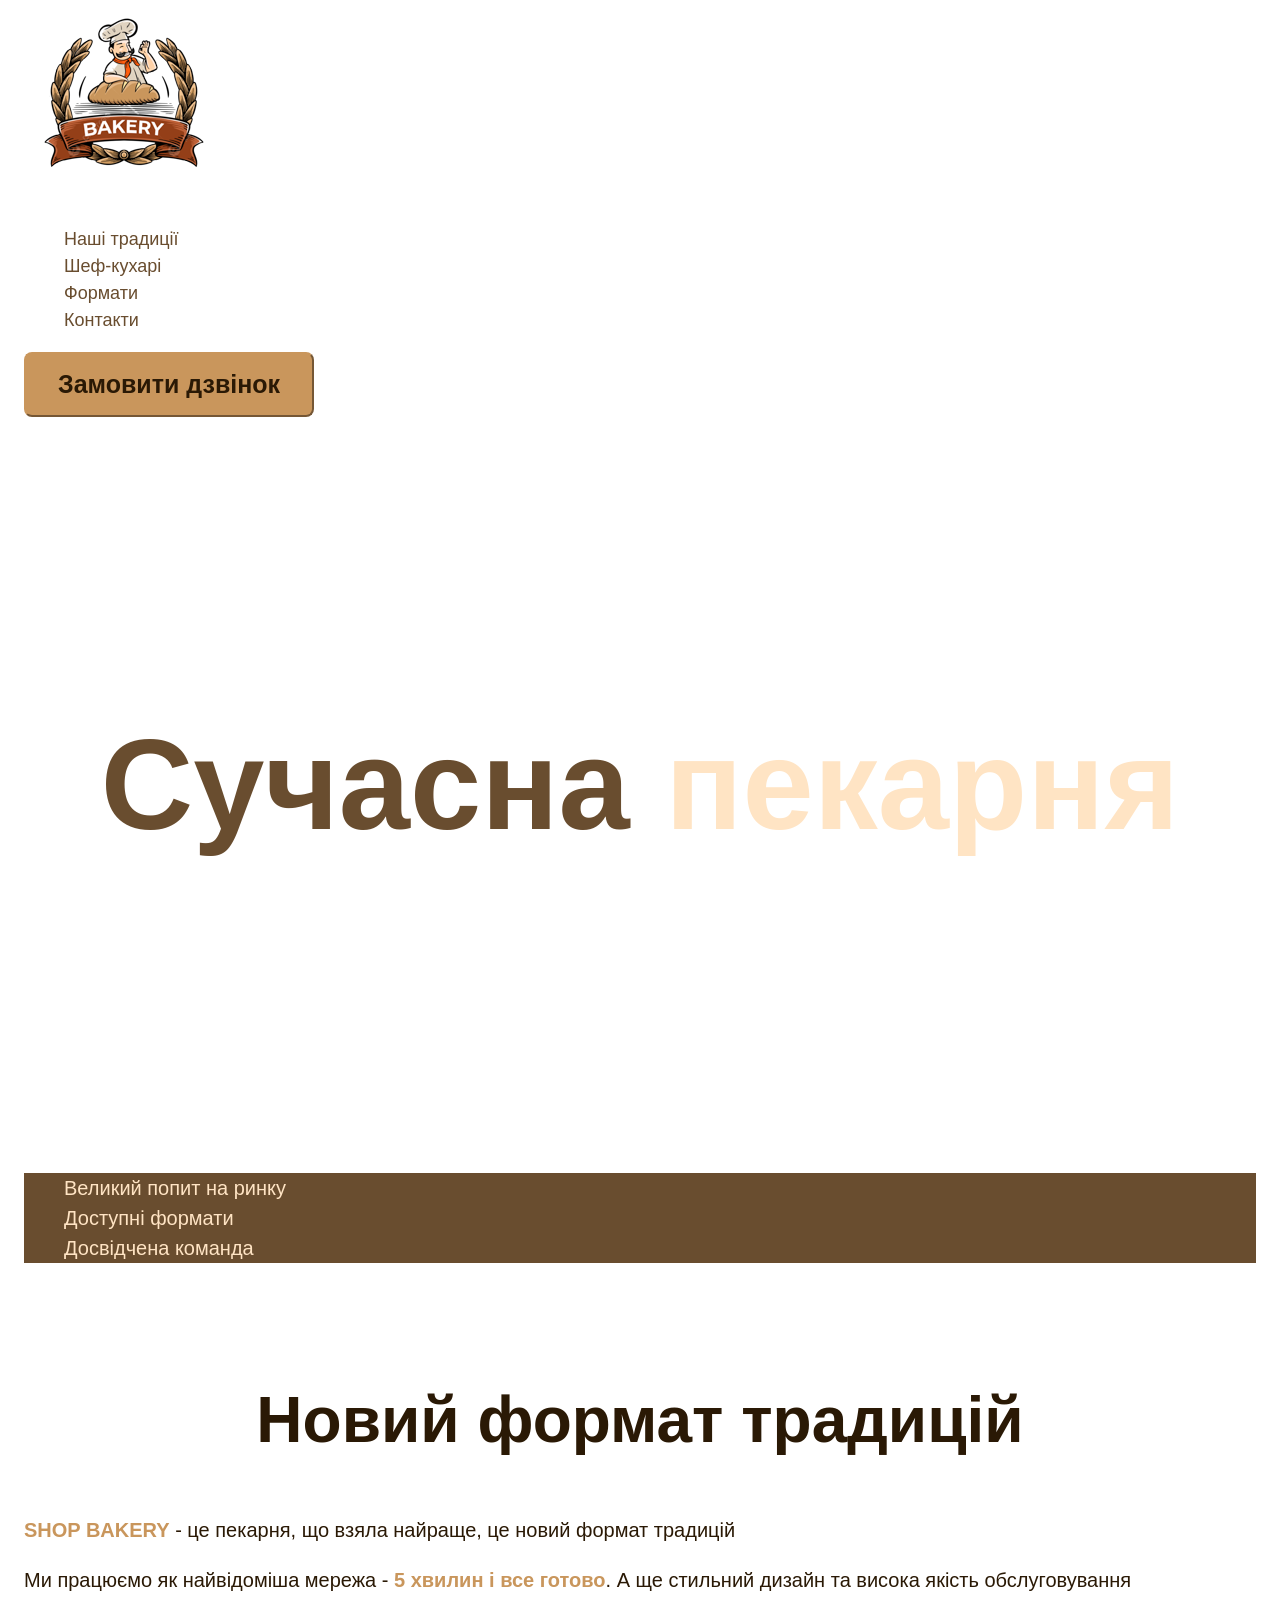
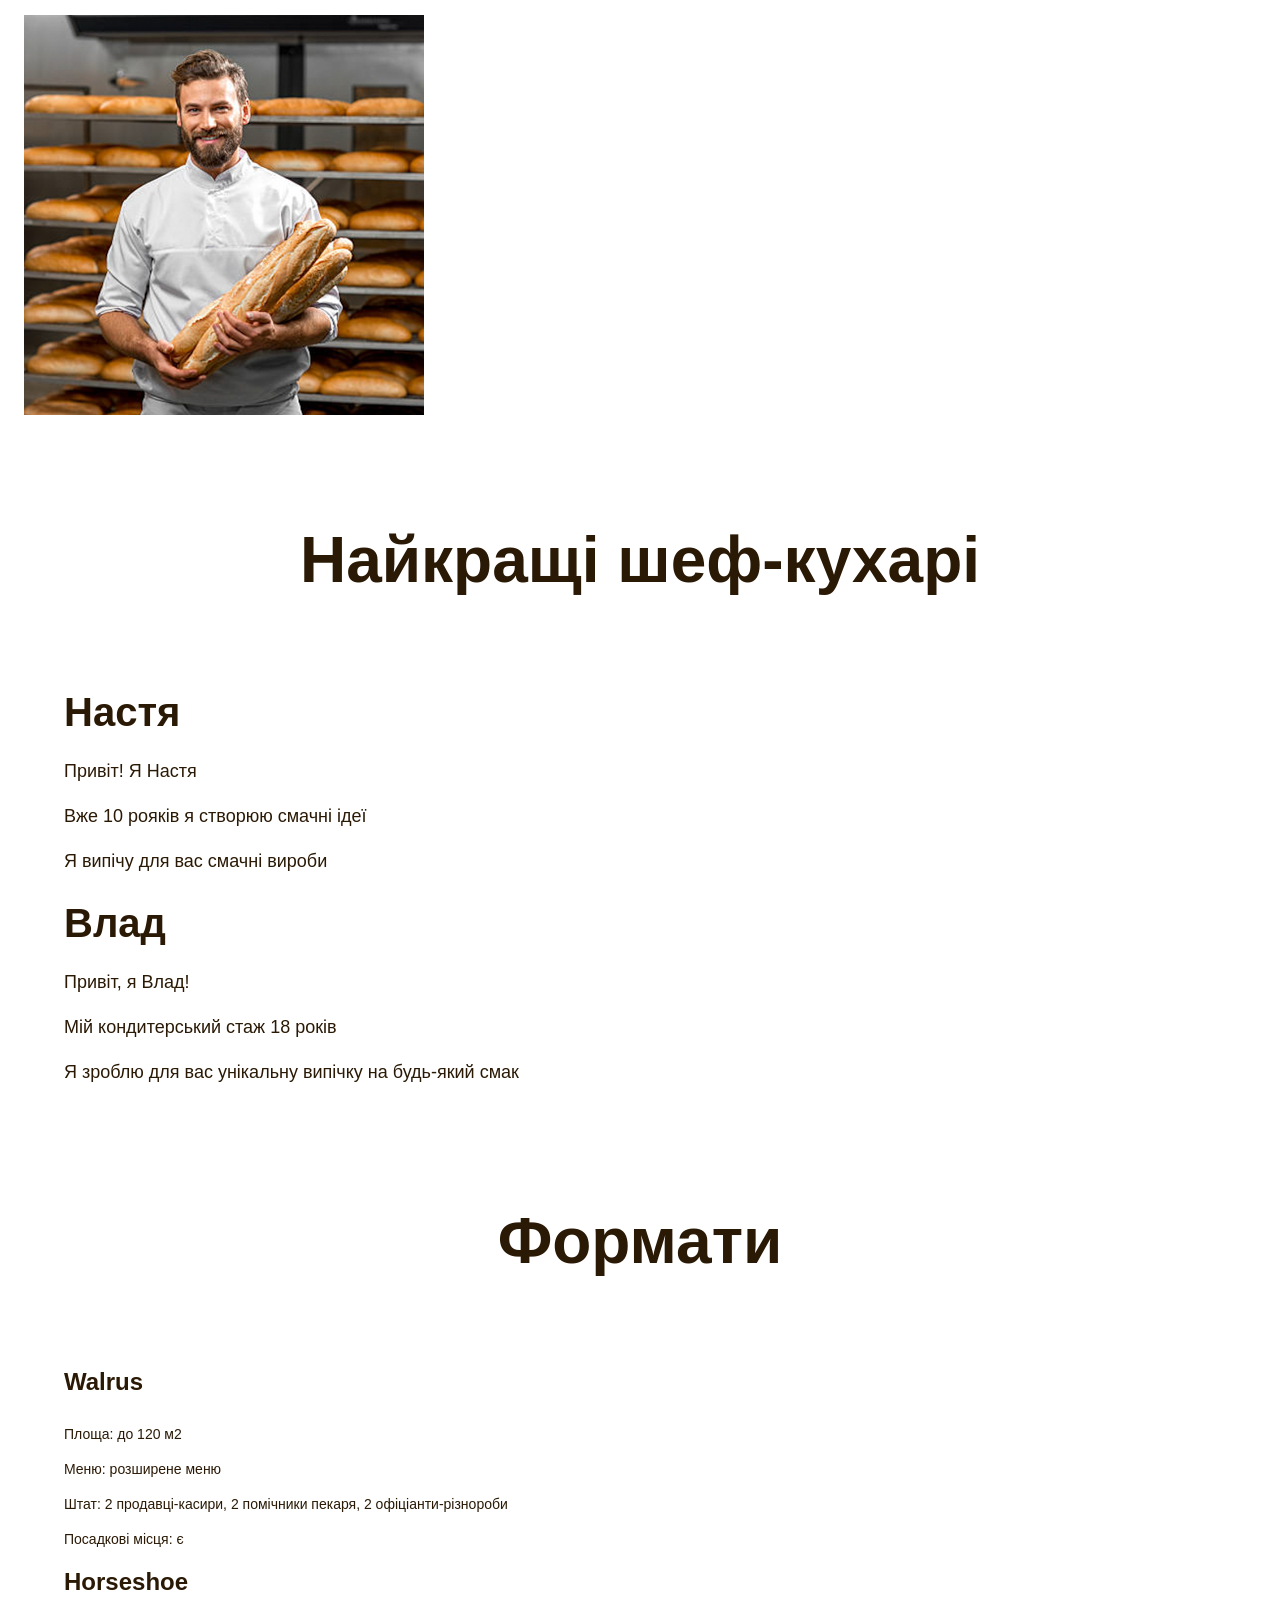
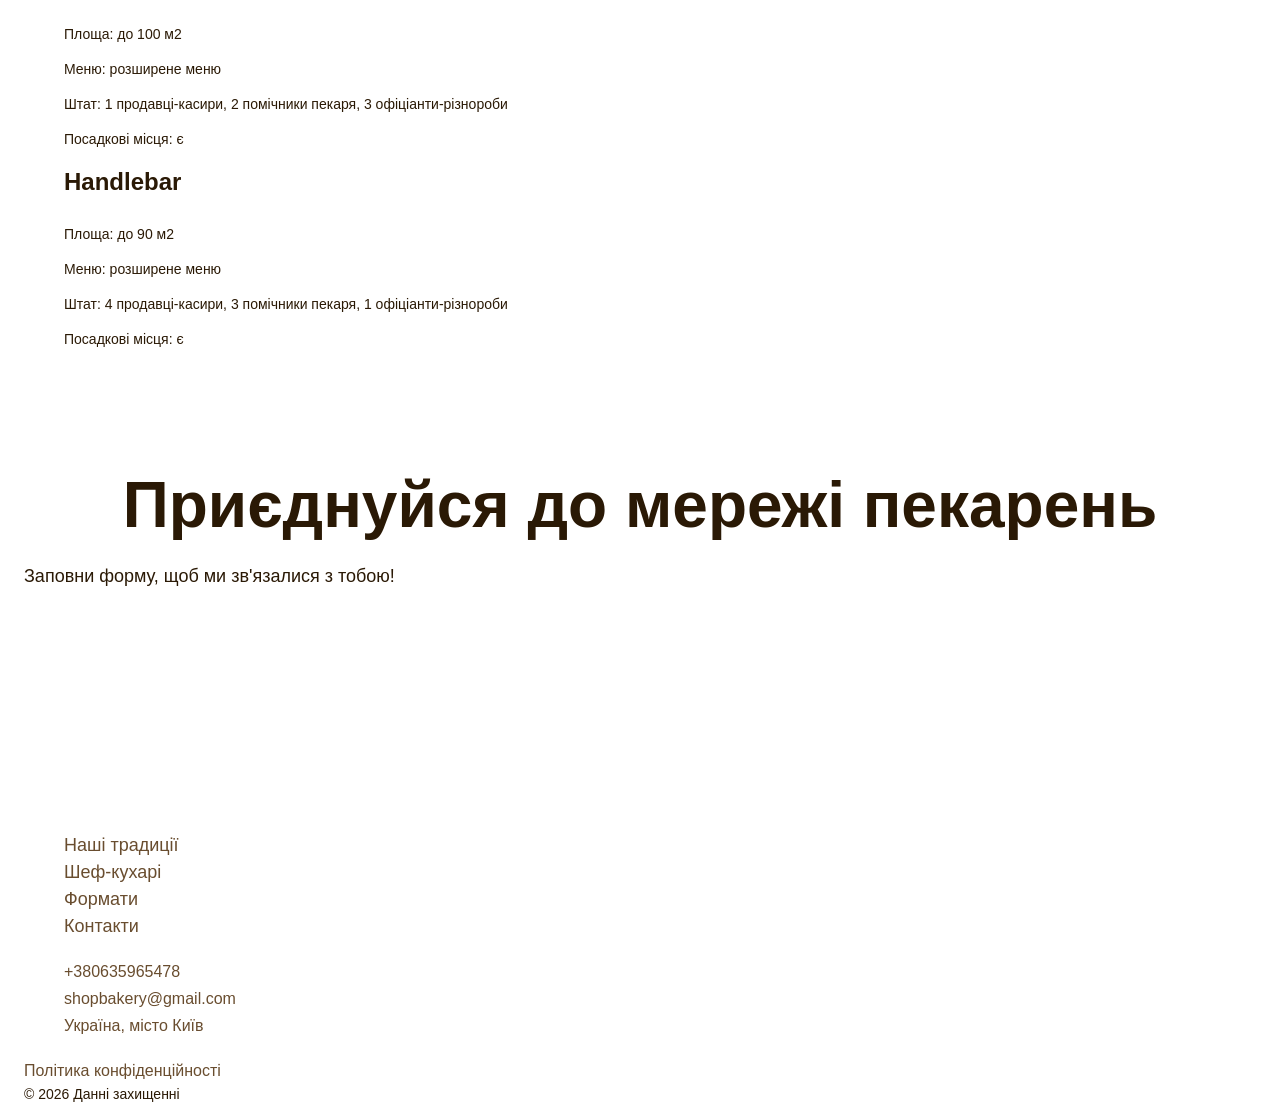
==== index.html @ c9663dac "Add new files" ====
<!doctype html>
<html lang="uk">
  <head>
    <meta charset="UTF-8" />
    <meta name="viewport" content="width=device-width, initial-scale=1.0" />
    <title>Сучасна пекарня</title>
    <link rel="stylesheet" href="./css/styles.css" />
  </head>
  <body>
    <header>
<div class="container">   <nav>
      <a href="./index.html">
          <img src="./images/bakery logo.png" alt="Логотип" />
        </a>
        <ul>
          <li><a class="link" href="#our-tradition">Наші традиції</a></li>
          <li><a class="link" href="#chef">Шеф-кухарі</a></li>
          <li><a class="link" href="#format">Формати</a></li>
          <li><a class="link" href="#contacts">Контакти</a></li>
        </ul>
      </nav>
      <button class="button">Замовити дзвінок</button></div>
    </header>
    <main>
      <section class="hero-section">
       <div class="container"><h1 class="hero-style"><span class="accent">Сучасна</span> пекарня</h1></div> 
      </section>
      <section>
     <div class="container"><h2 class="visualli-hidden">Наші переваги</h2>
        <ul class="advantages-list">
          <li class="advantages-item">Великий попит на ринку</li>
          <li class="advantages-item">Доступні формати</li>
          <li class="advantages-item">Досвідчена команда</li>
        </ul></div>
      </section>
<div class="container"><section class="tradition-section section" id="our-tradition">
   <h2 class="traditions-title section-title" id="our-tradition">
          Новий формат традицій
        </h2>
        <p class="traditions-text">
          <span class="accent">Shop Bakery</span> - це пекарня, що взяла
          найраще, це новий формат традицій
        </p>
        <p class="traditions-t">
          Ми працюємо як найвідоміша мережа -
          <span class="accent">5 хвилин і все готово</span>. А ще стильний
          дизайн та висока якість обслуговування
        </p>
        <img src="./images/baker.jpg" alt="чоловік пекар" /></div>
  
 </section>
      <section class="section" id="chef">
       <div class="container"> <h2 class="chefs-title section-title">
          Найкращі <span class="accent">шеф-кухарі</span>
        </h2>
        <ul>
          <li>
            <article>
              <h3 class="chef-title">Настя</h3>
              <p>Привіт! Я Настя</p>
              <p>Вже 10 рояків я створюю смачні ідеї</p>
              <p>Я випічу для вас смачні вироби</p>
            </article>
          </li>
          <li>
            <article>
              <h3 class="chef-title">Влад</h3>
              <p>Привіт, я Влад!</p>
              <p>Мій кондитерський стаж 18 років</p>
              <p>Я зроблю для вас унікальну випічку на будь-який смак</p>
            </article>
          </li>
        </ul></div>
      </section>
      <section class="section" id="format">
<div class="container"><h2 class="formats-title section-title">Формати</h2>
        <ul>
          <li>
            <article>
              <h3 class="format-title" lang="en">Walrus</h3>
              <div class="format-text">
                <p>Площа: до 120 м2</p>
                <p>Меню: розширене меню</p>
                <p>
                  Штат: 2 продавці-касири, 2 помічники пекаря, 2
                  офіціанти-різнороби
                </p>
                <p class="format-text">Посадкові місця: є</p>
              </div>
            </article>
          </li>
          <li>
            <article>
              <h3 class="format-title" lang="en">Horseshoe</h3>
              <div class="format-text">
                <p>Площа: до 100 м2</p>
                <p>Меню: розширене меню</p>
                <p>
                  Штат: 1 продавці-касири, 2 помічники пекаря, 3
                  офіціанти-різнороби
                </p>
                <p class="format-text">Посадкові місця: є</p>
              </div>
            </article>
          </li>
          <li>
            <article>
              <h3 class="format-title" lang="en">Handlebar</h3>
              <div class="format-text">
                <p>Площа: до 90 м2</p>
                <p>Меню: розширене меню</p>
                <p>
                  Штат: 4 продавці-касири, 3 помічники пекаря, 1
                  офіціанти-різнороби
                </p>
                <p class="format-text">Посадкові місця: є</p>
              </div>
            </article>
          </li>
        </ul></div>
      </section>
   <div class="container">   <section class="section" id="contacts">
        <h2 class="contacts-title section-title">
          Приєднуйся до мережі пекарень
        </h2>
        <p>Заповни форму, щоб ми зв'язалися з тобою!</p>

        <iframe
          src="https://www.google.com/maps/embed?pb=!1m18!1m12!1m3!1d325517.3200276518!2d30.532690549999998!3d50.401898200000005!2m3!1f0!2f0!3f0!3m2!1i1024!2i768!4f13.1!3m3!1m2!1s0x40d4cf4ee15a4505%3A0x764931d2170146fe!2z0JrQuNC10LIsIDAyMDAw!5e0!3m2!1sru!2sua!4v1781022639692!5m2!1sru!2sua"
          width: 100%
          max-width="600"
          max-height="450"
          style="border: 0"
          allowfullscreen=""
          loading="lazy"
          referrerpolicy="no-referrer-when-downgrade"
        ></iframe>   </div>
      </section>
    </main>
    <footer>
<div class="container"> <nav>

        <ul>
          <li>
            <a class="link" href="#our-tradition">Наші традиції</a>
          </li>
          <li><a class="link" href="#chef">Шеф-кухарі</a></li>
          <li><a class="link" href="#format">Формати</a></li>
          <li><a class="link" href="#contacts">Контакти</a></li>
        </ul>
      </nav>
      <address>
        <ul>
          <li>
            <a class="link-adress" href="tel:+380635965478">+380635965478</a>
          </li>
          <li>
            <a class="link-adress" href="mailto:shopbakery@gmail.com"
              >shopbakery@gmail.com</a
            >
          </li>
          <li>
            <a
              class="link-adress"
              href="https://www.google.com/search? "
              target="_blank"
              >Україна, місто Київ</a
            >
          </li>
          <li>
            <a href="#">
              <!-- facebook icon -->
            </a>
          </li>
          <li>
            <a href="#">
              <!-- instagram icon -->
            </a>
          </li>
        </ul>
        <a class="link-adress" href="#" target="_blank"
          >Політика конфіденційності</a
        >
        <p class="adress-copyright">&copy; 2026 Данні захищенні</p>
      </address>
    </div>
    </footer>
  </body>
</html>
---- css/styles.css ----
@font-face {
  font-display: swap;
  font-style: normal;
  font-weight: 300;
  src: url('../fonts/montserrat-v31-latin-300.woff2') format('woff2');
}

@font-face {
  font-display: swap;
  font-style: normal;
  font-weight: 400;
  src: url('../fonts/montserrat-v31-latin-regular.woff2') format('woff2'); /* Chrome 36+, Opera 23+, Firefox 39+, Safari 12+, iOS 10+ */
}

@font-face {
  font-display: swap;
  font-style: normal;
  font-weight: 500;
  src: url('../fonts/montserrat-v31-latin-500.woff2') format('woff2'); /* Chrome 36+, Opera 23+, Firefox 39+, Safari 12+, iOS 10+ */
}

@font-face {
  font-display: swap;
  font-style: normal;
  font-weight: 600;
  src: url('../fonts/montserrat-v31-latin-600.woff2') format('woff2'); /* Chrome 36+, Opera 23+, Firefox 39+, Safari 12+, iOS 10+ */
}

@font-face {
  font-display: swap;
  font-style: normal;
  font-weight: 800;
  src: url('../fonts/montserrat-v31-latin-800.woff2') format('woff2'); /* Chrome 36+, Opera 23+, Firefox 39+, Safari 12+, iOS 10+ */
}

@font-face {
  font-display: swap;
  font-style: normal;
  font-weight: 900;
  src: url('../fonts/montserrat-v31-latin-900.woff2') format('woff2'); /* Chrome 36+, Opera 23+, Firefox 39+, Safari 12+, iOS 10+ */
}

:root {
  --color-primary-dark: rgb(42, 25, 5);
  --color-primary-light: bisque;
  --color-brand: #694d2f;
  --color-button: #c9965c;
}
/* base */

* {
  box-sizing: border-box;
}

h1,
h2,
h3,
h4,
h5,
h6,
p {
  margin-top: 0px;
}
body {
  color: var(--color-primary-dark);
  font-family: 'Montserrat', sans-serif;
  font-size: 18px;
  line-height: 1.5;
  font-weight: 400;
  margin: 0;
}

ul {
  list-style-type: none;
}

.visualli-hidden {
  position: absolute;
  left: -10000px;
  top: auto;
  width: 1px;
  height: 1px;
  overflow: hidden;
}

address {
  font-style: normal;
}

.section {
  padding: 48px 0;
}

.container {
  width: 100;
  max-width: 1288px;
  margin: 0 auto;
  padding: 0 24px;
}

/* link */
.link {
  color: var(--color-brand);
  text-decoration: none;
  line-height: 1.5;
}

.link:hover {
  color: var(--color-primary-light);
  font-weight: 600;
}

/* button */
.button {
  padding: 16px 32px;
  color: var(--color-primary-dark);
  background-color: var(--color-button);
  border-color: var(--color-button);
  border-radius: 8px;
  font-size: 25px;
  font-weight: 600;
}

.button:hover {
  background-color: var(--color-primary-light);
  border-color: var(--color-primary-light);
}

/* hero-section */

.hero-section {
  padding: 272px 0;
}

.hero-style {
  margin-bottom: 0px;
  color: var(--color-primary-light);
  font-size: 128px;
  text-align: center;
  font-weight: 900;
}

.hero-style .accent {
  color: var(--color-brand);
}

/* advantages */
.advantages-list {
  background-color: var(--color-brand);
  color: var(--color-primary-light);
  font-size: 20px;
}

.advantages-item {
  font-weight: 300;
  font-size: 20px;
}

/* title */
.section-title {
  color: var(--color-primary-dark);
  font-size: 64px;
  font-weight: 900;
  line-height: 1.3;
  text-align: center;
}

/* traditions */

.tradition-section {
  padding-top: 96px;
}

.traditions.title {
  margin-bottom: 42px;
}
.traditions-text span {
  text-transform: uppercase;
  font-weight: 600;
}

.traditions-text {
  font-size: 20px;
}

.traditions-t {
  font-size: 20px;
}

.traditions-t .accent {
  color: var(--color-button);
  font-weight: 600;
}

p .accent {
  color: var(--color-button);
}

/* chefs */
.chef-title {
  font-size: 40px;
  font-weight: 600;
  margin-bottom: 16px;
}

.chefs-title {
  margin-bottom: 80px;
}

/* format */
.format-title {
  font-size: 24px;
  font-weight: 600;
}

.format-text {
  font-size: 14px;
  font-weight: 300;
}
.formats-title {
  margin-bottom: 80px;
}

/* contacts section */

.contacts-title {
  margin-bottom: 16px;
}

/* footer */

.link-adress {
  color: var(--color-brand);
  text-decoration: none;
  font-size: 16px;
  font-weight: 300;
}

.link-adress:hover {
  color: var(--color-button);
  text-decoration: none;
}

.adress-copyright {
  font-size: 14px;
}
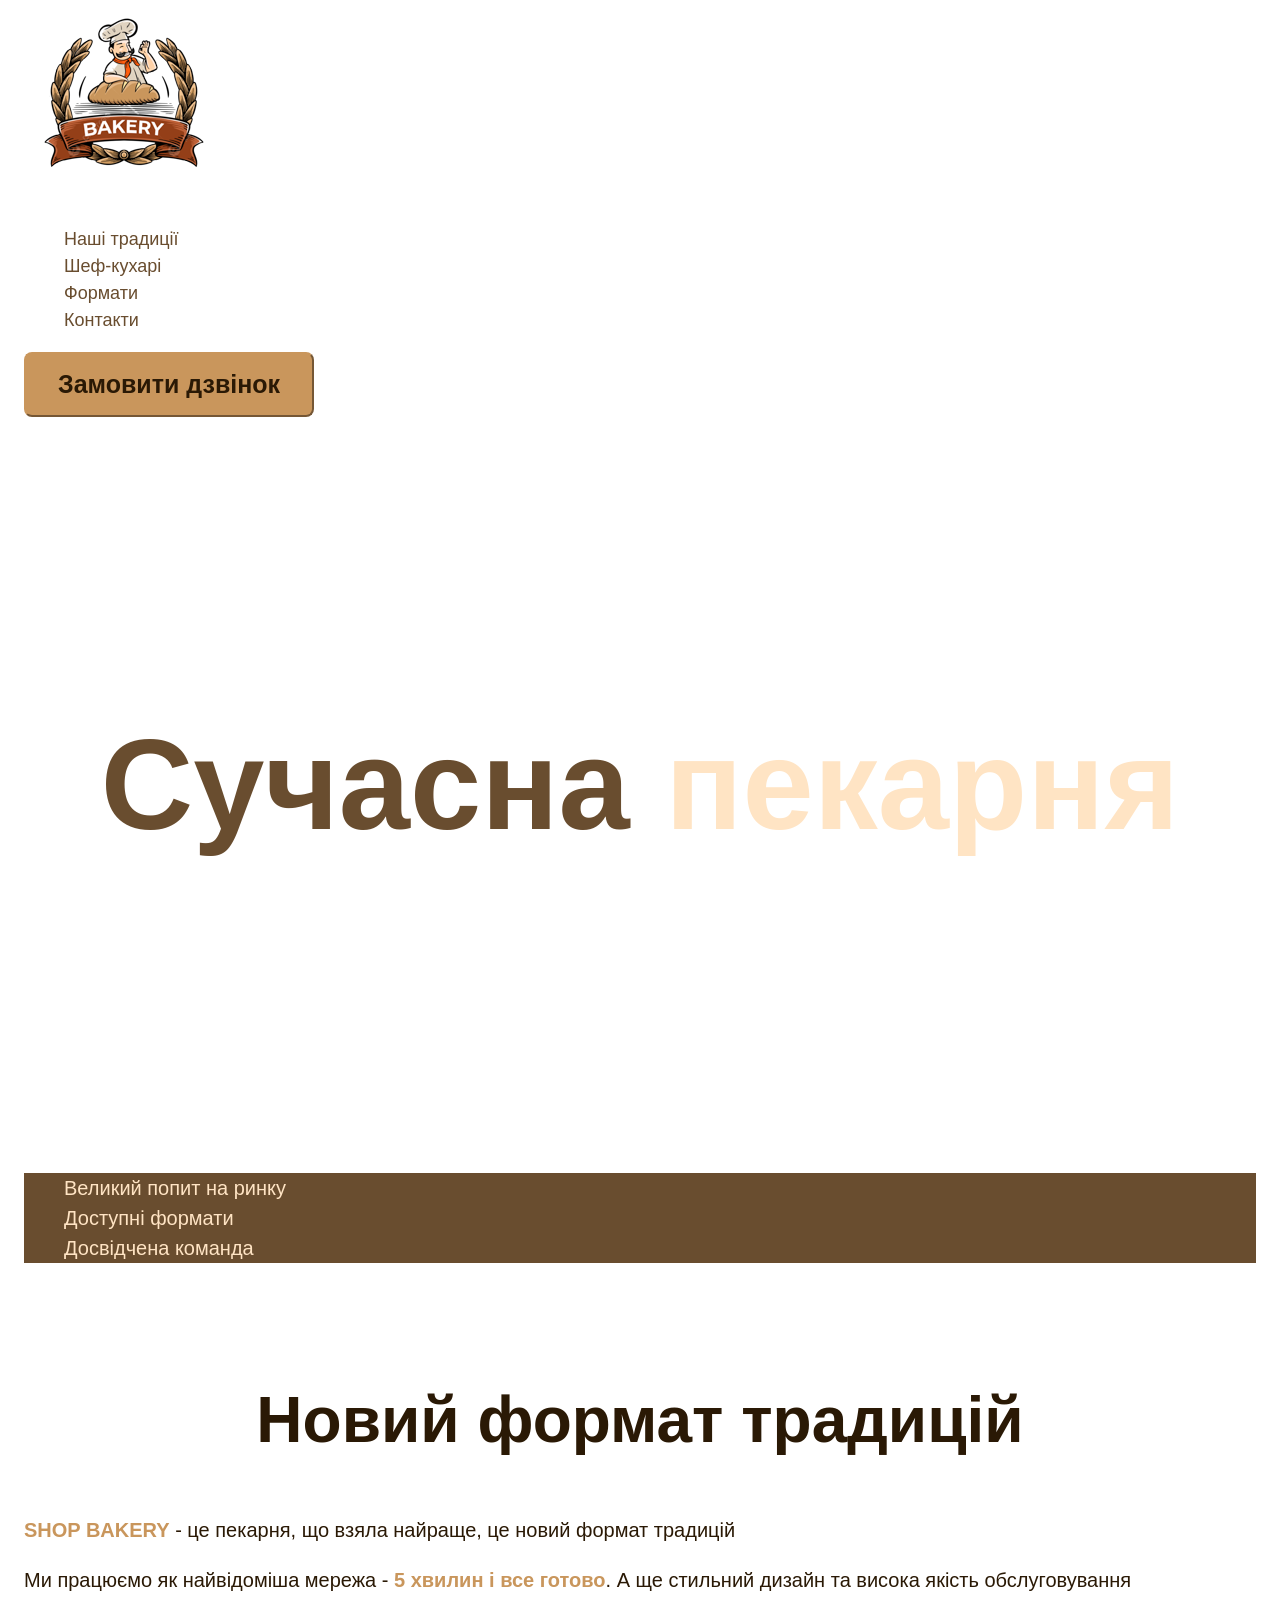
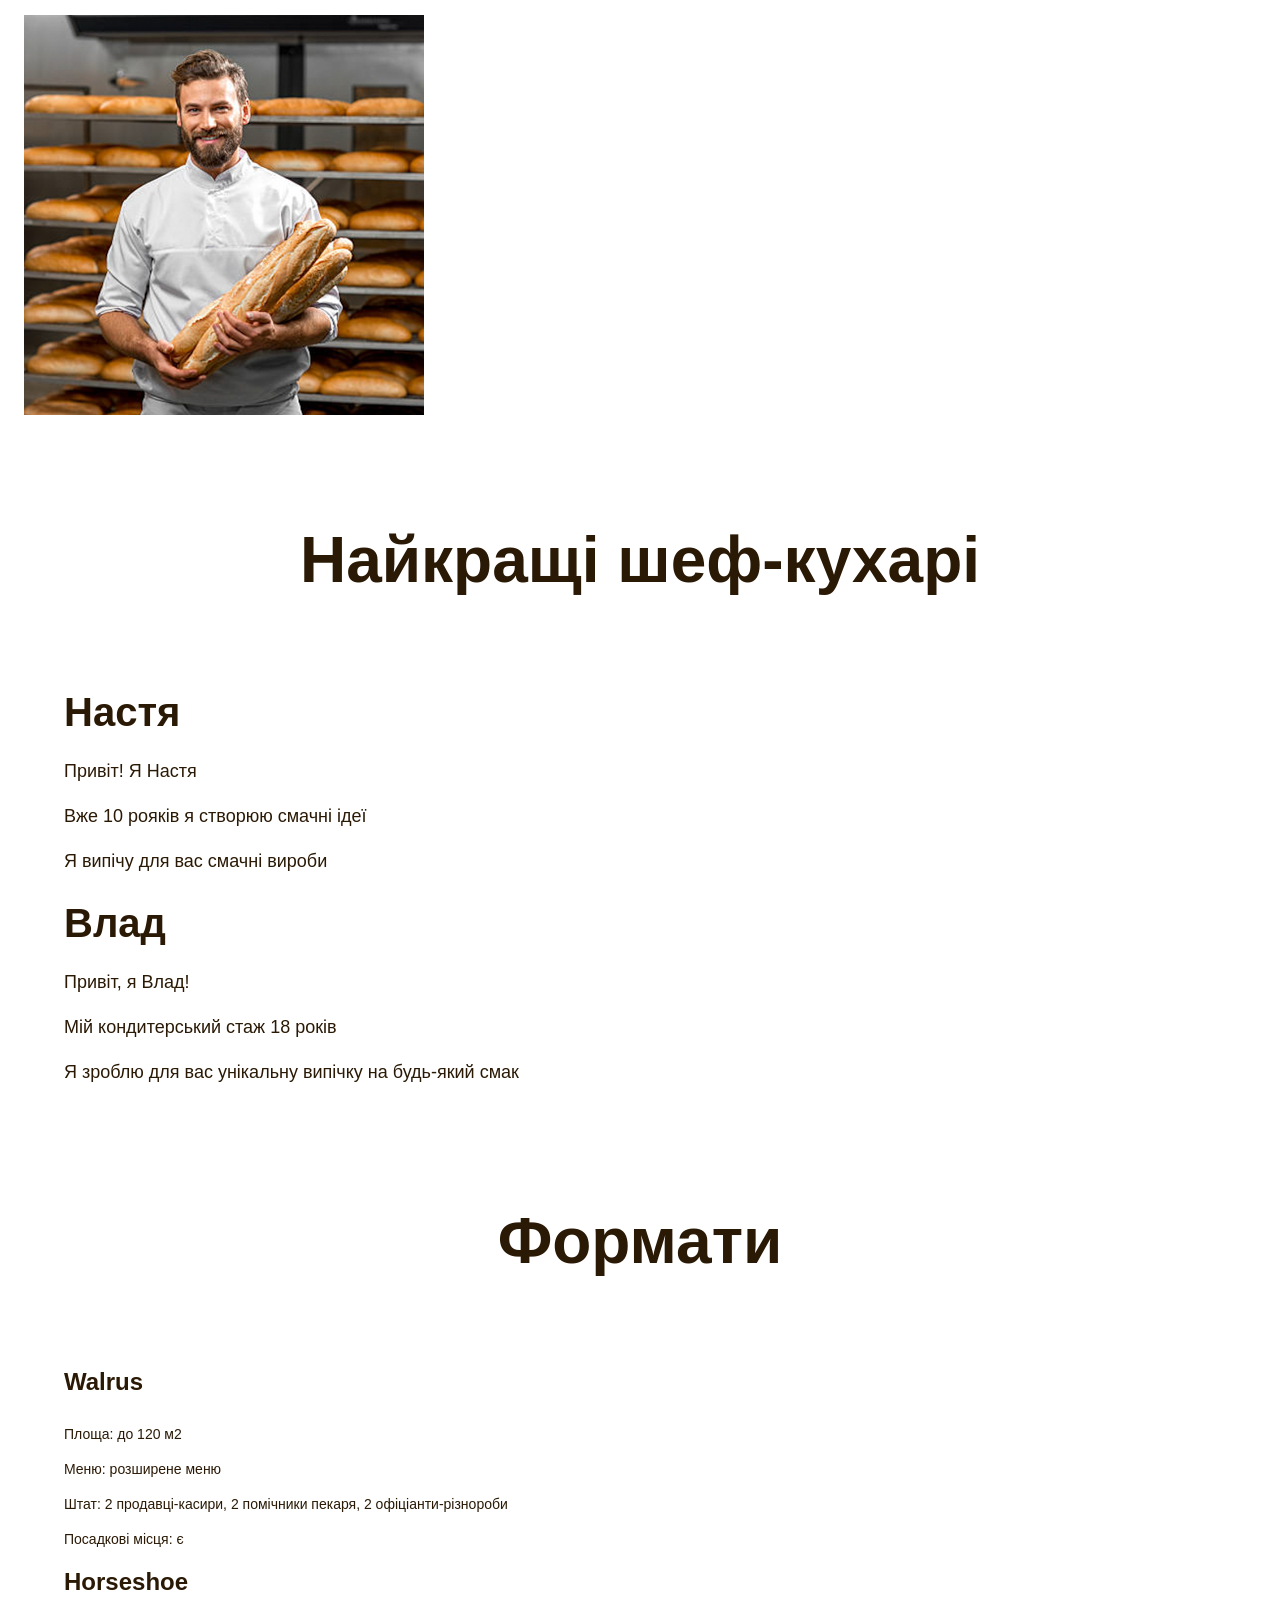
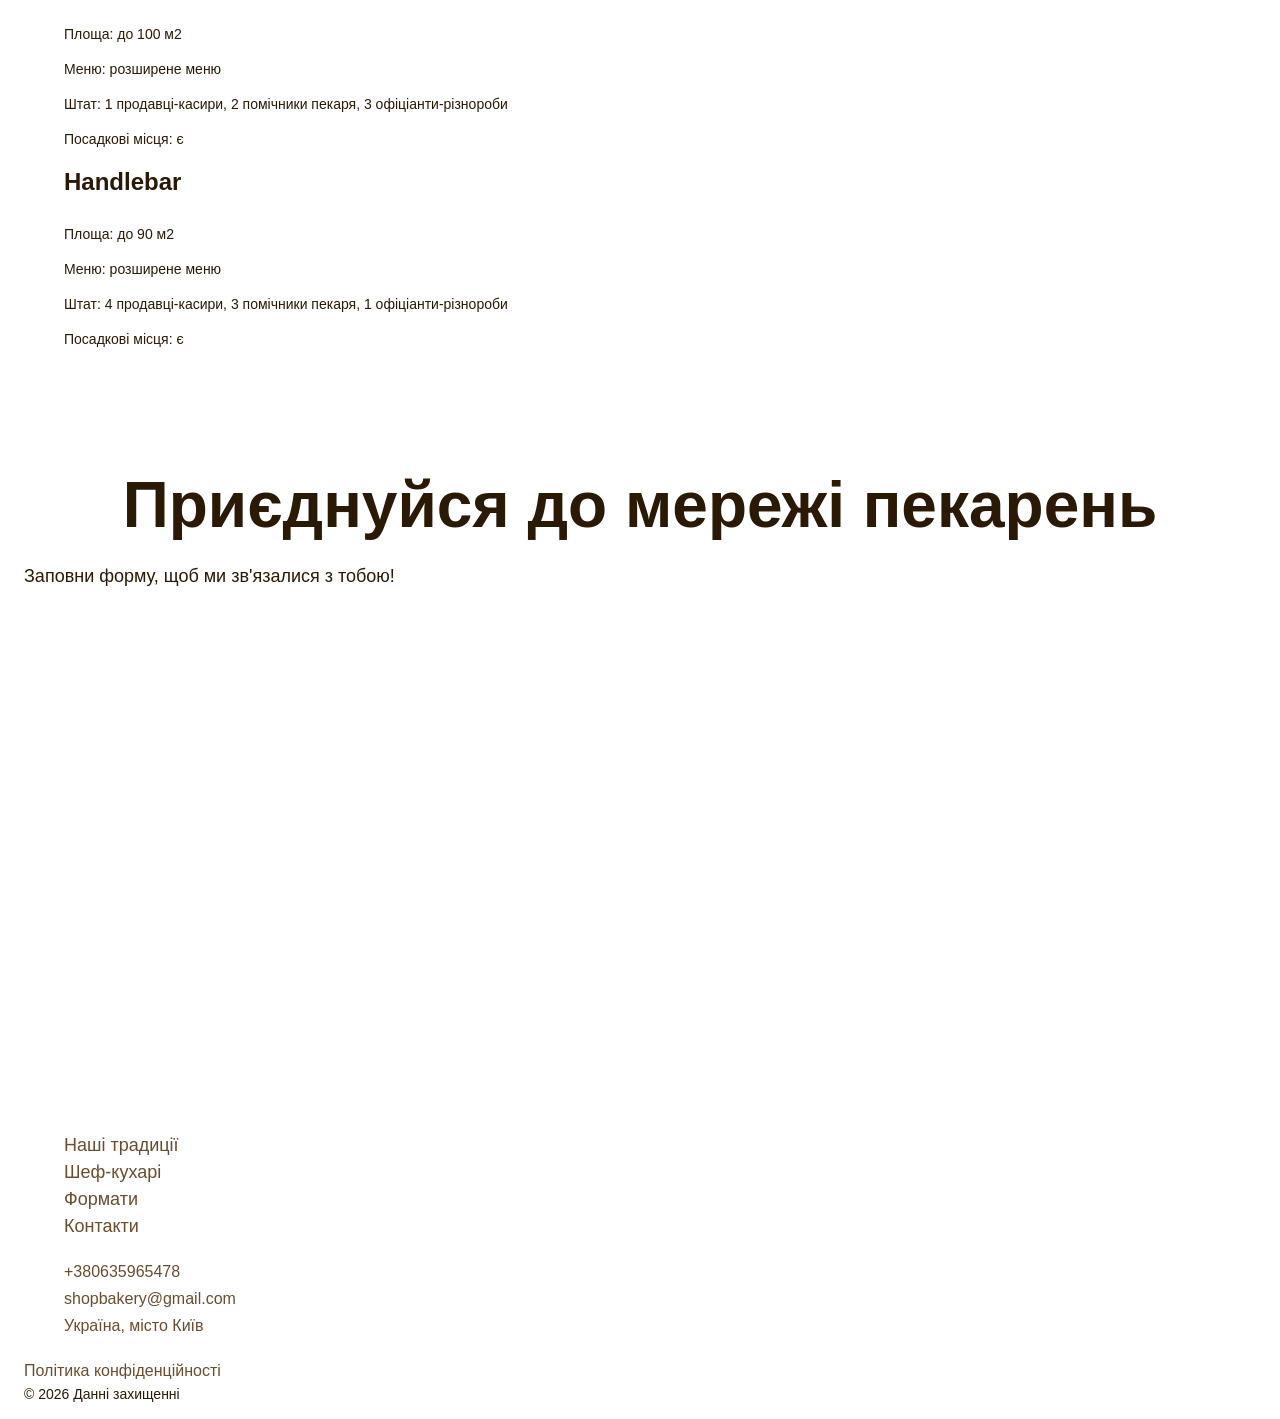
==== commit 366031e5: "опис змін" ====
--- a/index.html
+++ b/index.html
@@ -128,8 +128,8 @@
         <iframe
           src="https://www.google.com/maps/embed?pb=!1m18!1m12!1m3!1d325517.3200276518!2d30.532690549999998!3d50.401898200000005!2m3!1f0!2f0!3f0!3m2!1i1024!2i768!4f13.1!3m3!1m2!1s0x40d4cf4ee15a4505%3A0x764931d2170146fe!2z0JrQuNC10LIsIDAyMDAw!5e0!3m2!1sru!2sua!4v1781022639692!5m2!1sru!2sua"
           width: 100%
-          max-width="600"
-          max-height="450"
+          mwidth="600"
+          height="450"
           style="border: 0"
           allowfullscreen=""
           loading="lazy"
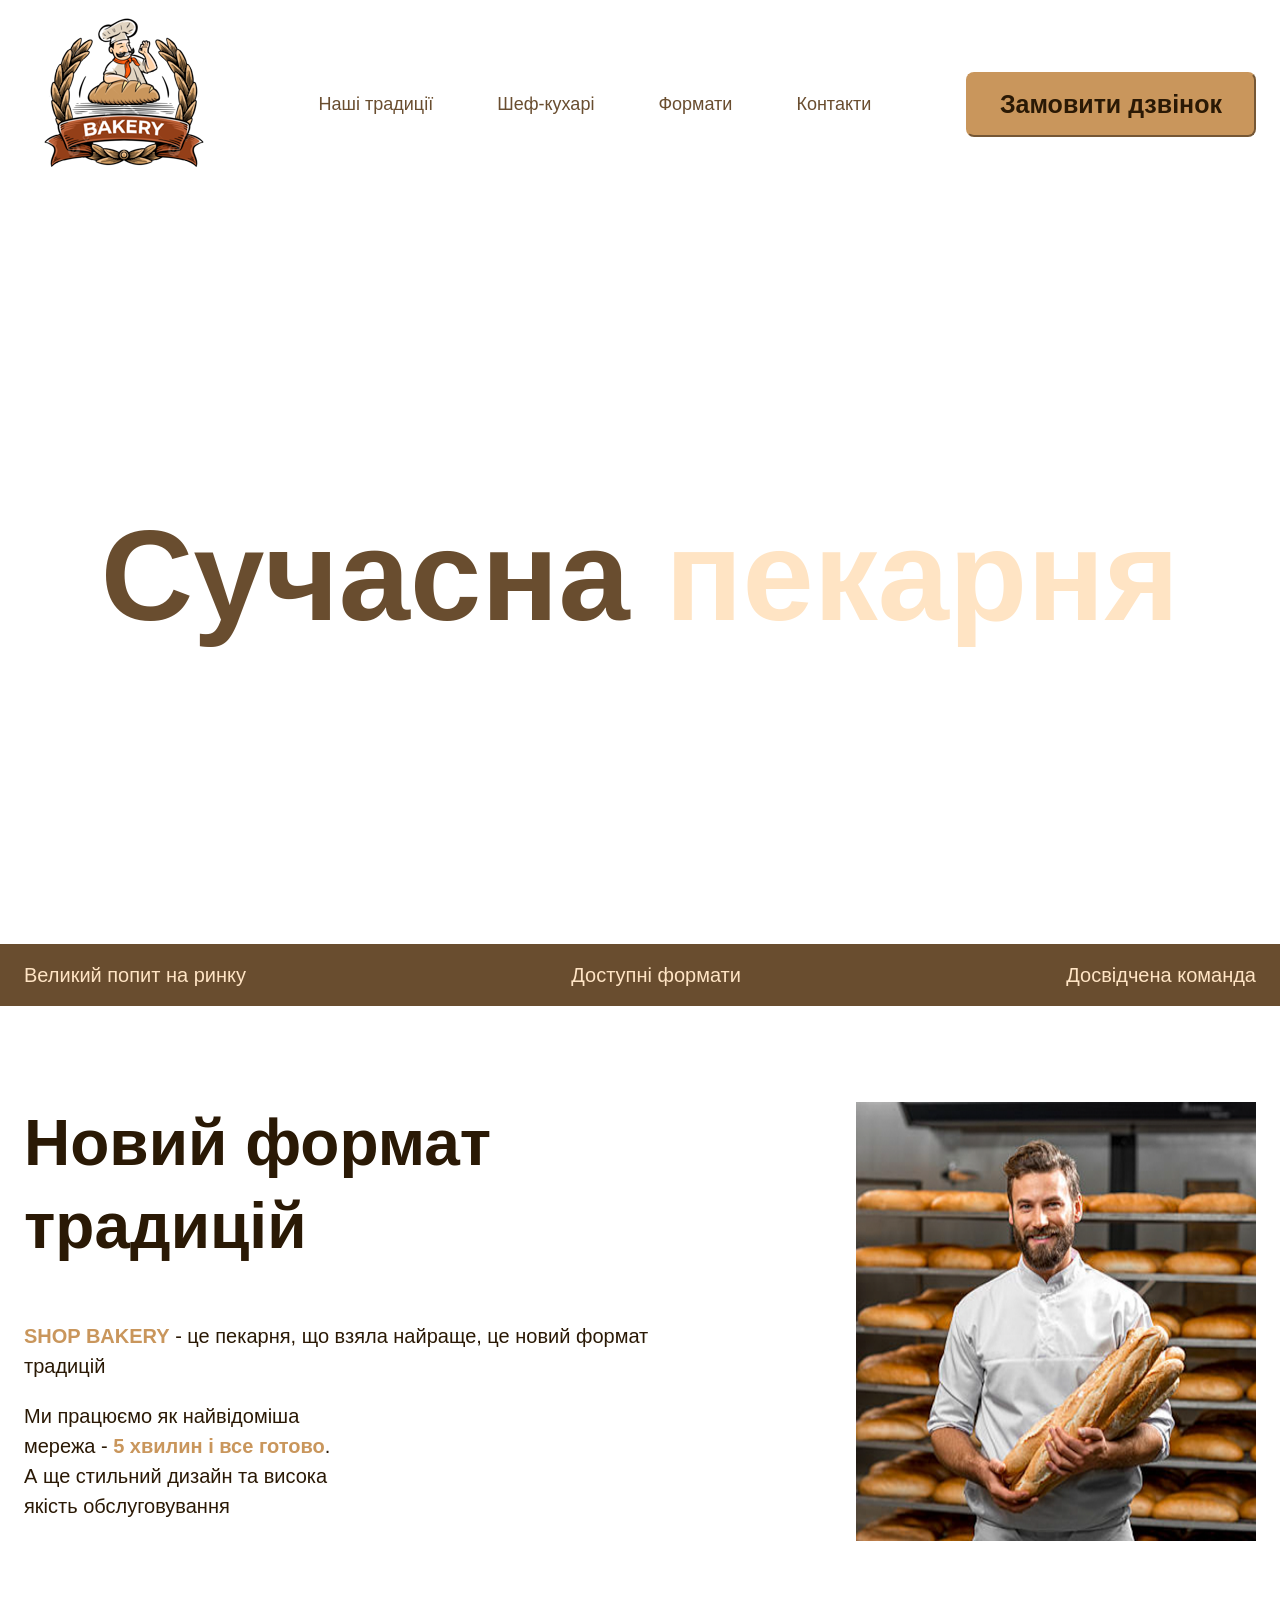
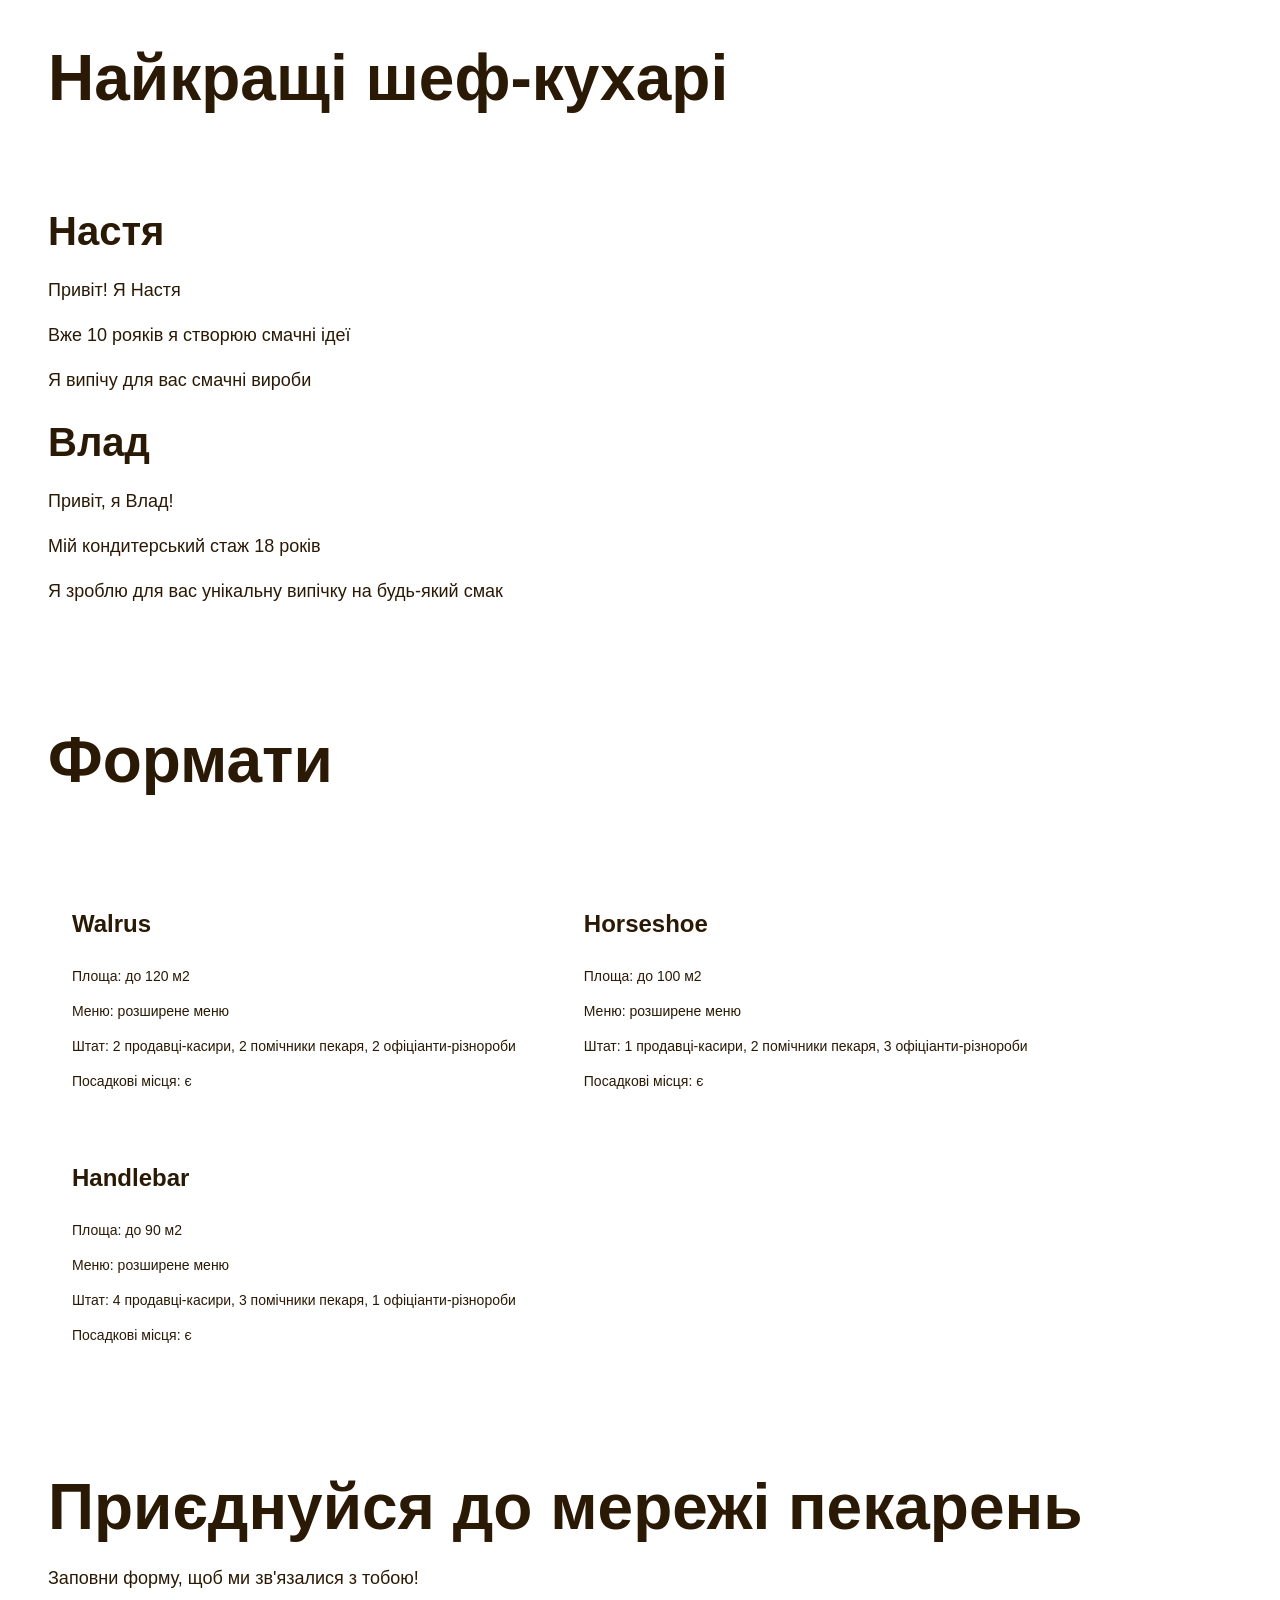
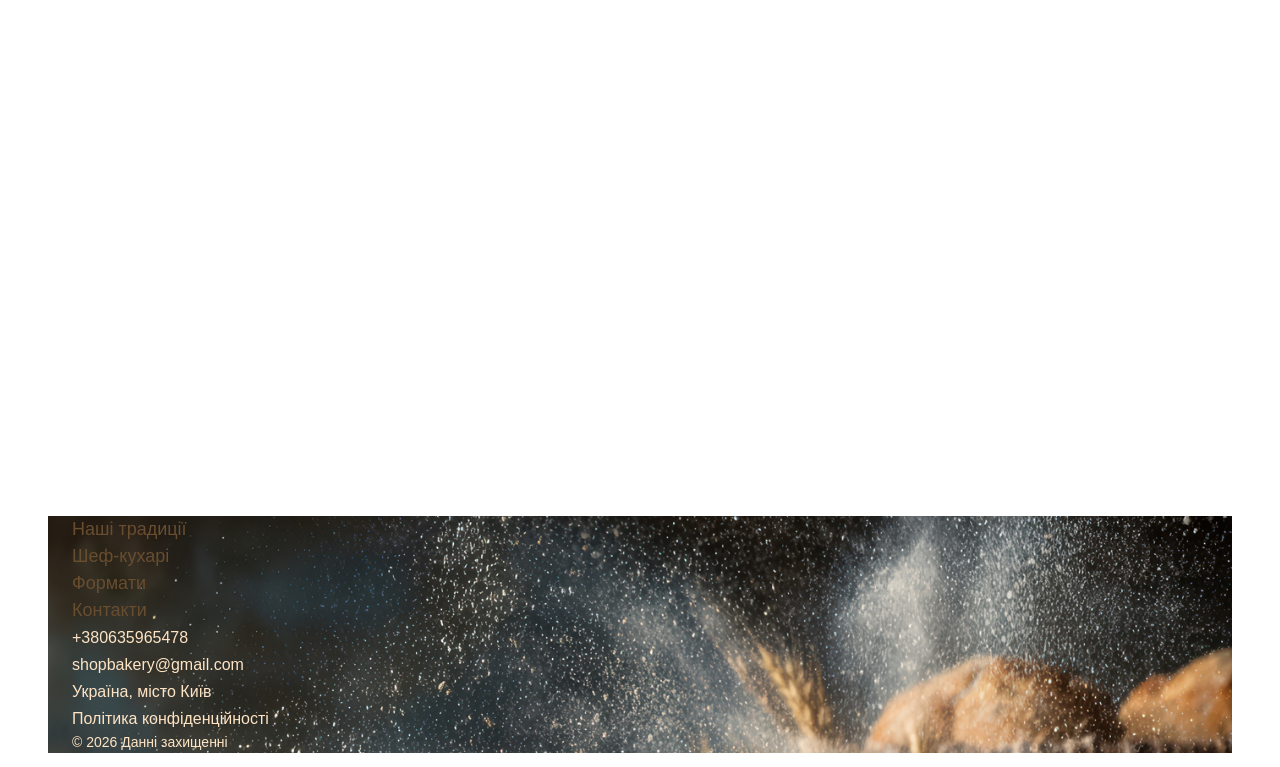
==== commit a749fc7f: "опис змін" ====
--- a/index.html
+++ b/index.html
@@ -7,183 +7,206 @@
     <link rel="stylesheet" href="./css/styles.css" />
   </head>
   <body>
-    <header>
-<div class="container">   <nav>
-      <a href="./index.html">
-          <img src="./images/bakery logo.png" alt="Логотип" />
-        </a>
-        <ul>
-          <li><a class="link" href="#our-tradition">Наші традиції</a></li>
-          <li><a class="link" href="#chef">Шеф-кухарі</a></li>
-          <li><a class="link" href="#format">Формати</a></li>
-          <li><a class="link" href="#contacts">Контакти</a></li>
-        </ul>
-      </nav>
-      <button class="button">Замовити дзвінок</button></div>
+    <header class="header">
+      <div class="container">
+        <div class="header-container">
+          <nav class="header-nav">
+            <a href="./index.html">
+              <img src="./images/bakery logo.png" alt="Логотип" />
+            </a>
+            <ul class="header-menu">
+              <li><a class="link" href="#our-tradition">Наші традиції</a></li>
+              <li><a class="link" href="#chef">Шеф-кухарі</a></li>
+              <li><a class="link" href="#format">Формати</a></li>
+              <li><a class="link" href="#contacts">Контакти</a></li>
+            </ul>
+          </nav>
+          <button class="button">Замовити дзвінок</button>
+        </div>
+      </div>
     </header>
     <main>
       <section class="hero-section">
-       <div class="container"><h1 class="hero-style"><span class="accent">Сучасна</span> пекарня</h1></div> 
+        <div class="container">
+          <h1 class="hero-style">
+            <span class="accent">Сучасна</span> пекарня
+          </h1>
+        </div>
       </section>
-      <section>
-     <div class="container"><h2 class="visualli-hidden">Наші переваги</h2>
-        <ul class="advantages-list">
-          <li class="advantages-item">Великий попит на ринку</li>
-          <li class="advantages-item">Доступні формати</li>
-          <li class="advantages-item">Досвідчена команда</li>
-        </ul></div>
+      <section class="advantages-section">
+        <div class="container">
+          <h2 class="visualli-hidden">Наші переваги</h2>
+          <ul class="advantages-list">
+            <li class="advantages-item">Великий попит на ринку</li>
+            <li class="advantages-item">Доступні формати</li>
+            <li class="advantages-item">Досвідчена команда</li>
+          </ul>
+        </div>
       </section>
-<div class="container"><section class="tradition-section section" id="our-tradition">
-   <h2 class="traditions-title section-title" id="our-tradition">
-          Новий формат традицій
-        </h2>
-        <p class="traditions-text">
-          <span class="accent">Shop Bakery</span> - це пекарня, що взяла
-          найраще, це новий формат традицій
-        </p>
-        <p class="traditions-t">
-          Ми працюємо як найвідоміша мережа -
-          <span class="accent">5 хвилин і все готово</span>. А ще стильний
-          дизайн та висока якість обслуговування
-        </p>
-        <img src="./images/baker.jpg" alt="чоловік пекар" /></div>
-  
- </section>
-      <section class="section" id="chef">
-       <div class="container"> <h2 class="chefs-title section-title">
-          Найкращі <span class="accent">шеф-кухарі</span>
-        </h2>
-        <ul>
-          <li>
-            <article>
-              <h3 class="chef-title">Настя</h3>
-              <p>Привіт! Я Настя</p>
-              <p>Вже 10 рояків я створюю смачні ідеї</p>
-              <p>Я випічу для вас смачні вироби</p>
-            </article>
-          </li>
-          <li>
-            <article>
-              <h3 class="chef-title">Влад</h3>
-              <p>Привіт, я Влад!</p>
-              <p>Мій кондитерський стаж 18 років</p>
-              <p>Я зроблю для вас унікальну випічку на будь-який смак</p>
-            </article>
-          </li>
-        </ul></div>
-      </section>
-      <section class="section" id="format">
-<div class="container"><h2 class="formats-title section-title">Формати</h2>
-        <ul>
-          <li>
-            <article>
-              <h3 class="format-title" lang="en">Walrus</h3>
-              <div class="format-text">
-                <p>Площа: до 120 м2</p>
-                <p>Меню: розширене меню</p>
-                <p>
-                  Штат: 2 продавці-касири, 2 помічники пекаря, 2
-                  офіціанти-різнороби
-                </p>
-                <p class="format-text">Посадкові місця: є</p>
-              </div>
-            </article>
-          </li>
-          <li>
-            <article>
-              <h3 class="format-title" lang="en">Horseshoe</h3>
-              <div class="format-text">
-                <p>Площа: до 100 м2</p>
-                <p>Меню: розширене меню</p>
-                <p>
-                  Штат: 1 продавці-касири, 2 помічники пекаря, 3
-                  офіціанти-різнороби
-                </p>
-                <p class="format-text">Посадкові місця: є</p>
-              </div>
-            </article>
-          </li>
-          <li>
-            <article>
-              <h3 class="format-title" lang="en">Handlebar</h3>
-              <div class="format-text">
-                <p>Площа: до 90 м2</p>
-                <p>Меню: розширене меню</p>
-                <p>
-                  Штат: 4 продавці-касири, 3 помічники пекаря, 1
-                  офіціанти-різнороби
-                </p>
-                <p class="format-text">Посадкові місця: є</p>
-              </div>
-            </article>
-          </li>
-        </ul></div>
-      </section>
-   <div class="container">   <section class="section" id="contacts">
-        <h2 class="contacts-title section-title">
-          Приєднуйся до мережі пекарень
-        </h2>
-        <p>Заповни форму, щоб ми зв'язалися з тобою!</p>
+      <div class="container">
+        <section class="tradition-section section" id="our-tradition">
+          <div class="traditions-container">
+            <div class="traditions-contant">
+              <h2 class="traditions-title section-title" id="our-tradition">
+                Новий формат традицій
+              </h2>
+              <p class="traditions-text">
+                <span class="accent">Shop Bakery</span> - це пекарня, що взяла
+                найраще, це новий формат традицій
+              </p>
+              <p class="traditions-t">
+                Ми працюємо як найвідоміша мережа -
+                <span class="accent">5 хвилин і все готово</span>. А ще стильний
+                дизайн та висока якість обслуговування
+              </p>
+            </div>
+            <img src="./images/baker.jpg" alt="чоловік пекар" />
+          </div>
+        </section>
+        <section class="section" id="chef">
+          <div class="container">
+            <h2 class="chefs-title section-title">
+              Найкращі <span class="accent">шеф-кухарі</span>
+            </h2>
+            <ul>
+              <li>
+                <article>
+                  <h3 class="chef-title">Настя</h3>
+                  <p>Привіт! Я Настя</p>
+                  <p>Вже 10 рояків я створюю смачні ідеї</p>
+                  <p>Я випічу для вас смачні вироби</p>
+                </article>
+              </li>
+              <li>
+                <article>
+                  <h3 class="chef-title">Влад</h3>
+                  <p>Привіт, я Влад!</p>
+                  <p>Мій кондитерський стаж 18 років</p>
+                  <p>Я зроблю для вас унікальну випічку на будь-який смак</p>
+                </article>
+              </li>
+            </ul>
+          </div>
+        </section>
+        <section class="section" id="format">
+          <div class="container">
+            <h2 class="formats-title section-title">Формати</h2>
+            <ul class="formats-list">
+              <li class="formats-item">
+                <article class="format-card">
+                  <h3 class="format-title" lang="en">Walrus</h3>
+                  <div class="format-text">
+                    <p>Площа: до 120 м2</p>
+                    <p>Меню: розширене меню</p>
+                    <p>
+                      Штат: 2 продавці-касири, 2 помічники пекаря, 2
+                      офіціанти-різнороби
+                    </p>
+                    <p class="format-text">Посадкові місця: є</p>
+                  </div>
+                </article class="format-text">
+              </li>
+              <li class="formats-item">
+                <article class="format-card">
+                  <h3 class="format-title" lang="en">Horseshoe</h3>
+                  <div class="format-text">
+                    <p>Площа: до 100 м2</p>
+                    <p>Меню: розширене меню</p>
+                    <p>
+                      Штат: 1 продавці-касири, 2 помічники пекаря, 3
+                      офіціанти-різнороби
+                    </p>
+                    <p class="format-text">Посадкові місця: є</p>
+                  </div>
+                </article>
+              </li class="formats-item">
+              <li>
+                <article class="format-card">
+                  <h3 class="format-title" lang="en">Handlebar</h3>
+                  <div class="format-text">
+                    <p>Площа: до 90 м2</p>
+                    <p>Меню: розширене меню</p>
+                    <p>
+                      Штат: 4 продавці-касири, 3 помічники пекаря, 1
+                      офіціанти-різнороби
+                    </p>
+                    <p class="format-text">Посадкові місця: є</p>
+                  </div>
+                </article>
+              </li>
+            </ul>
+          </div>
+        </section>
+        <div class="container">
+          <section class="section" id="contacts">
+            <h2 class="contacts-title section-title">
+              Приєднуйся до мережі пекарень
+            </h2>
+            <p>Заповни форму, щоб ми зв'язалися з тобою!</p>
 
-        <iframe
-          src="https://www.google.com/maps/embed?pb=!1m18!1m12!1m3!1d325517.3200276518!2d30.532690549999998!3d50.401898200000005!2m3!1f0!2f0!3f0!3m2!1i1024!2i768!4f13.1!3m3!1m2!1s0x40d4cf4ee15a4505%3A0x764931d2170146fe!2z0JrQuNC10LIsIDAyMDAw!5e0!3m2!1sru!2sua!4v1781022639692!5m2!1sru!2sua"
-          width: 100%
-          mwidth="600"
-          height="450"
-          style="border: 0"
-          allowfullscreen=""
-          loading="lazy"
-          referrerpolicy="no-referrer-when-downgrade"
-        ></iframe>   </div>
-      </section>
+            <iframe
+              src="https://www.google.com/maps/embed?pb=!1m18!1m12!1m3!1d325517.3200276518!2d30.532690549999998!3d50.401898200000005!2m3!1f0!2f0!3f0!3m2!1i1024!2i768!4f13.1!3m3!1m2!1s0x40d4cf4ee15a4505%3A0x764931d2170146fe!2z0JrQuNC10LIsIDAyMDAw!5e0!3m2!1sru!2sua!4v1781022639692!5m2!1sru!2sua"
+              width="600"
+              height="450"
+              style="border: 0"
+              allowfullscreen=""
+              loading="lazy"
+              referrerpolicy="no-referrer-when-downgrade"
+            ></iframe>
+          </section>
+
+          <footer class="footer">
+            <div class="container">
+              <nav>
+                <ul>
+                  <li>
+                    <a class="link" href="#our-tradition">Наші традиції</a>
+                  </li>
+                  <li><a class="link" href="#chef">Шеф-кухарі</a></li>
+                  <li><a class="link" href="#format">Формати</a></li>
+                  <li><a class="link" href="#contacts">Контакти</a></li>
+                </ul>
+              </nav>
+              <address>
+                <ul>
+                  <li>
+                    <a class="link-adress" href="tel:+380635965478"
+                      >+380635965478</a
+                    >
+                  </li>
+                  <li>
+                    <a class="link-adress" href="mailto:shopbakery@gmail.com"
+                      >shopbakery@gmail.com</a
+                    >
+                  </li>
+                  <li>
+                    <a
+                      class="link-adress"
+                      href="https://www.google.com/search? "
+                      target="_blank"
+                      >Україна, місто Київ</a
+                    >
+                  </li>
+                  <li>
+                    <a href="#">
+                      <!-- facebook icon -->
+                    </a>
+                  </li>
+                  <li>
+                    <a href="#">
+                      <!-- instagram icon -->
+                    </a>
+                  </li>
+                </ul>
+                <a class="link-adress" href="#" target="_blank"
+                  >Політика конфіденційності</a
+                >
+                <p class="adress-copyright">&copy; 2026 Данні захищенні</p>
+              </address>
+            </div>
+          </footer>
+        </div>
+      </div>
     </main>
-    <footer>
-<div class="container"> <nav>
-
-        <ul>
-          <li>
-            <a class="link" href="#our-tradition">Наші традиції</a>
-          </li>
-          <li><a class="link" href="#chef">Шеф-кухарі</a></li>
-          <li><a class="link" href="#format">Формати</a></li>
-          <li><a class="link" href="#contacts">Контакти</a></li>
-        </ul>
-      </nav>
-      <address>
-        <ul>
-          <li>
-            <a class="link-adress" href="tel:+380635965478">+380635965478</a>
-          </li>
-          <li>
-            <a class="link-adress" href="mailto:shopbakery@gmail.com"
-              >shopbakery@gmail.com</a
-            >
-          </li>
-          <li>
-            <a
-              class="link-adress"
-              href="https://www.google.com/search? "
-              target="_blank"
-              >Україна, місто Київ</a
-            >
-          </li>
-          <li>
-            <a href="#">
-              <!-- facebook icon -->
-            </a>
-          </li>
-          <li>
-            <a href="#">
-              <!-- instagram icon -->
-            </a>
-          </li>
-        </ul>
-        <a class="link-adress" href="#" target="_blank"
-          >Політика конфіденційності</a
-        >
-        <p class="adress-copyright">&copy; 2026 Данні захищенні</p>
-      </address>
-    </div>
-    </footer>
   </body>
 </html>
--- a/css/styles.css
+++ b/css/styles.css
@@ -72,6 +72,8 @@
 
 ul {
   list-style-type: none;
+  margin: 0;
+  padding: 0;
 }
 
 .visualli-hidden {
@@ -98,6 +100,26 @@
   padding: 0 24px;
 }
 
+/* Header */
+.header-container {
+  display: flex;
+  align-items: center;
+  gap: 40px;
+}
+
+.header-nav {
+  display: flex;
+  align-items: center;
+  flex-grow: 1;
+  gap: 40px;
+}
+
+.header-menu {
+  display: flex;
+  gap: 64px;
+  flex-grow: 1;
+  justify-content: center;
+}
 /* link */
 .link {
   color: var(--color-brand);
@@ -130,6 +152,11 @@
 
 .hero-section {
   padding: 272px 0;
+  background-image: url('../images/hero-section.jpg');
+  background-repeat: no-repeat;
+  background-position: center;
+  background-size: cover;
+  background-attachment: fixed;
 }
 
 .hero-style {
@@ -146,14 +173,22 @@
 
 /* advantages */
 .advantages-list {
-  background-color: var(--color-brand);
-  color: var(--color-primary-light);
+  display: flex;
+  justify-content: space-between;
+  gap: 40px;
+
   font-size: 20px;
 }
 
 .advantages-item {
+  color: var(--color-primary-light);
   font-weight: 300;
   font-size: 20px;
+}
+
+.advantages-section {
+  background-color: var(--color-brand);
+  padding: 16px 0;
 }
 
 /* title */
@@ -162,7 +197,6 @@
   font-size: 64px;
   font-weight: 900;
   line-height: 1.3;
-  text-align: center;
 }
 
 /* traditions */
@@ -185,6 +219,7 @@
 
 .traditions-t {
   font-size: 20px;
+  max-width: 320px;
 }
 
 .traditions-t .accent {
@@ -194,6 +229,16 @@
 
 p .accent {
   color: var(--color-button);
+}
+
+.traditions-container {
+  display: flex;
+  gap: 100px;
+  justify-content: space-between;
+}
+
+.traditions-contant {
+  max-width: 710px;
 }
 
 /* chefs */
@@ -216,11 +261,24 @@
 .format-text {
   font-size: 14px;
   font-weight: 300;
+  margin: 0;
 }
 .formats-title {
   margin-bottom: 80px;
 }
 
+.format-card {
+  padding: 24px;
+}
+.formats-list {
+  display: flex;
+  gap: 20px;
+  flex-wrap: wrap;
+}
+
+.formats-item {
+  flex-basis: calc(100%-40px / 3);
+}
 /* contacts section */
 
 .contacts-title {
@@ -228,19 +286,26 @@
 }
 
 /* footer */
+.footer {
+  background-image: url('../images/footer-background.jpg');
+  background-position: center-top;
+  background-size: cover;
+  background-repeat: no-repeat;
+}
 
 .link-adress {
-  color: var(--color-brand);
+  color: var(--color-primary-light);
   text-decoration: none;
   font-size: 16px;
   font-weight: 300;
 }
 
 .link-adress:hover {
-  color: var(--color-button);
+  color: var(--color-primary-light);
   text-decoration: none;
 }
 
 .adress-copyright {
   font-size: 14px;
-}
+  color: var(--color-primary-light);
+}
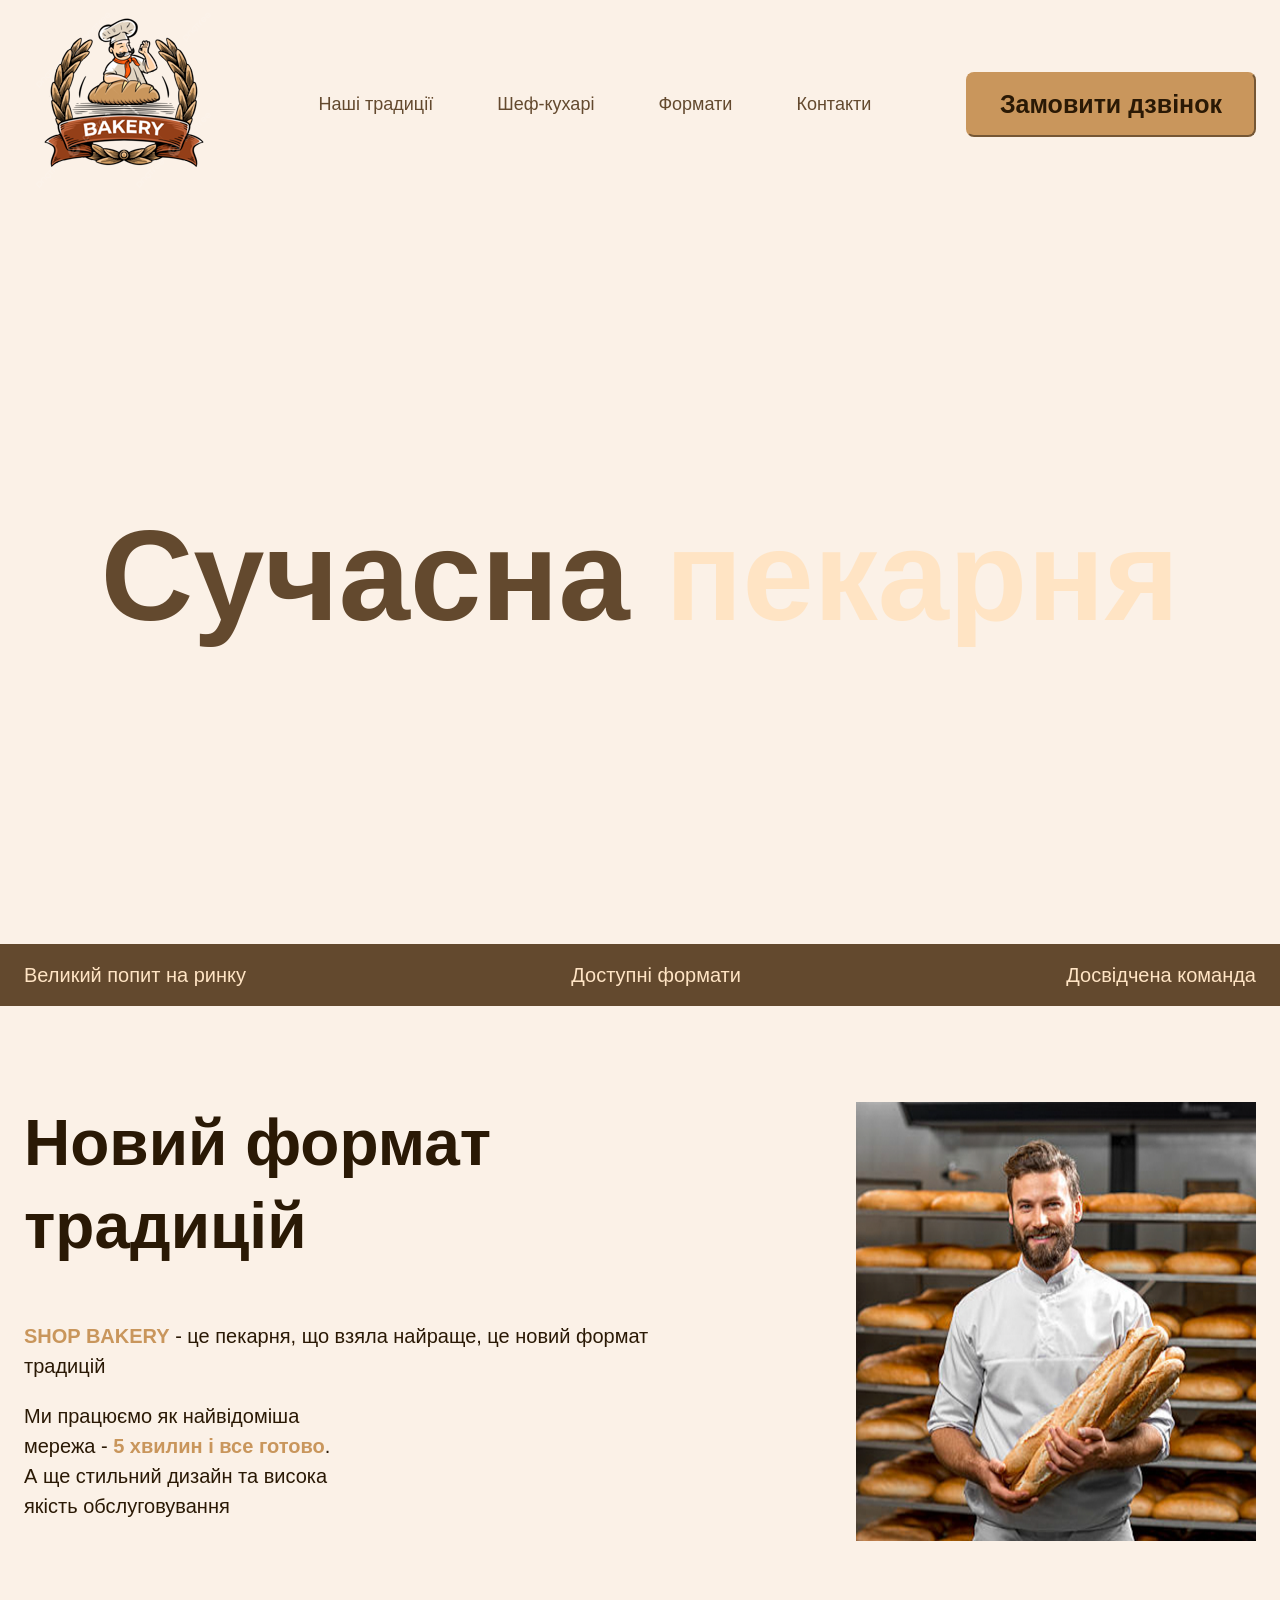
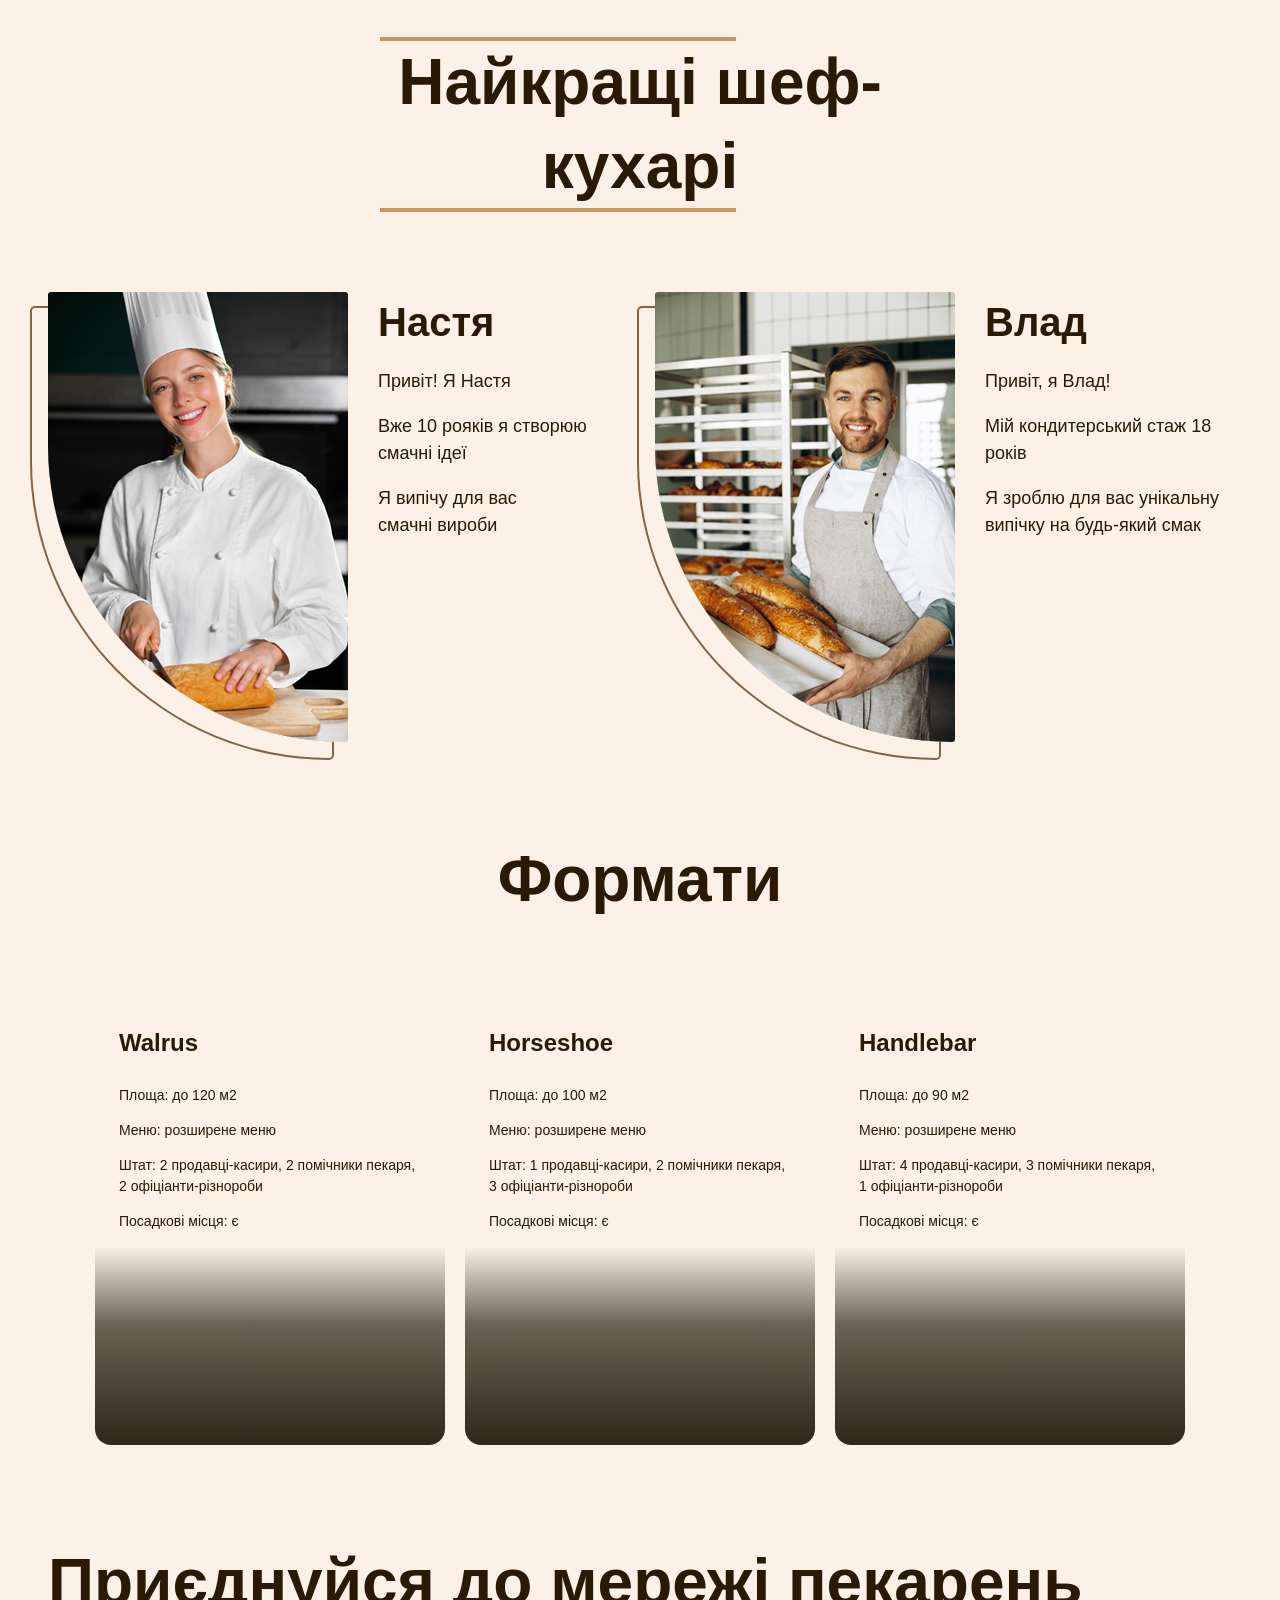
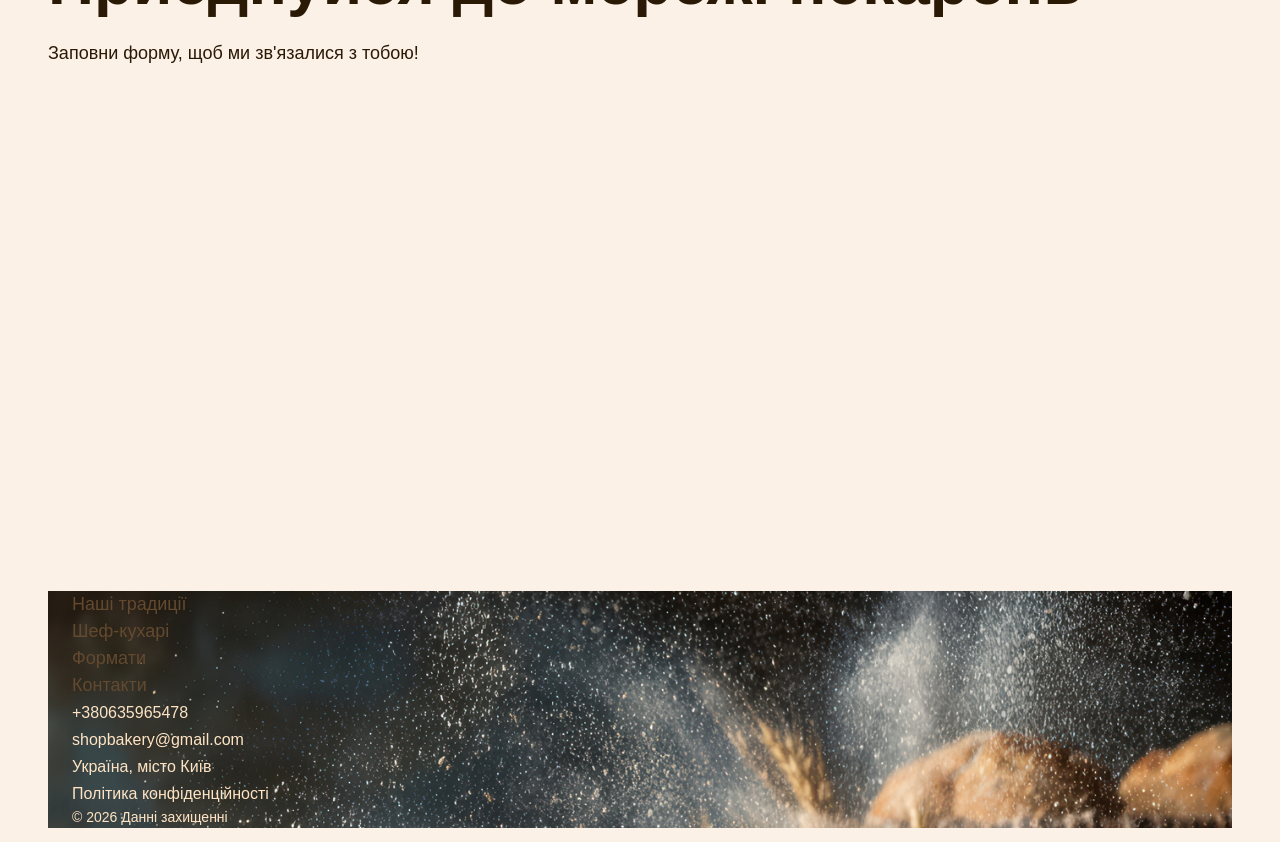
==== commit 8e587a2c: "опис змін" ====
--- a/index.html
+++ b/index.html
@@ -65,24 +65,29 @@
         </section>
         <section class="section" id="chef">
           <div class="container">
-            <h2 class="chefs-title section-title">
+            <h2 class="chefs-title section-title center">
               Найкращі <span class="accent">шеф-кухарі</span>
             </h2>
-            <ul>
-              <li>
-                <article>
-                  <h3 class="chef-title">Настя</h3>
-                  <p>Привіт! Я Настя</p>
-                  <p>Вже 10 рояків я створюю смачні ідеї</p>
-                  <p>Я випічу для вас смачні вироби</p>
-                </article>
-              </li>
-              <li>
-                <article>
+            <ul class="chefs-list">
+              <li class="chefs-item">
+                <article class="chef-card">
+                  <img class="chef-photo" src="./images/nastya-chef.jpg" alt="Nastya chef">
+                <div>  <h3 class="chef-title">Настя</h3>
+                  <p class="chef-text">Привіт! Я Настя</p>
+                  <p class="chef-text">Вже 10 рояків я створюю <br> смачні ідеї</p>
+                  <p class="chef-text">Я випічу для вас <br>смачні вироби</p>
+                </div>
+                </article>
+              </li>
+              <li class="chefs-item">
+                <article class="chef-card">
+                  <img class="chef-photo" src="./images/vlad-chef.jpg" alt="Vlad chef">
+              <div>  
                   <h3 class="chef-title">Влад</h3>
-                  <p>Привіт, я Влад!</p>
-                  <p>Мій кондитерський стаж 18 років</p>
-                  <p>Я зроблю для вас унікальну випічку на будь-який смак</p>
+                  <p class="chef-text">Привіт, я Влад!</p>
+                  <p class="chef-text">Мій кондитерський стаж 18 років</p>
+                  <p class="chef-text">Я зроблю для вас унікальну випічку на будь-який смак</p>
+                </div>
                 </article>
               </li>
             </ul>
@@ -90,7 +95,8 @@
         </section>
         <section class="section" id="format">
           <div class="container">
-            <h2 class="formats-title section-title">Формати</h2>
+            <h2 class="formats-title section-title center">Формати</h2>
+        <!-- <div class="formats-container">    <button class="carousel-button" type="button"></button> -->
             <ul class="formats-list">
               <li class="formats-item">
                 <article class="format-card">
@@ -135,7 +141,8 @@
                 </article>
               </li>
             </ul>
-          </div>
+             <!-- <button class="carousel-button" type="button"></button></div>
+          </div> -->
         </section>
         <div class="container">
           <section class="section" id="contacts">
--- a/css/styles.css
+++ b/css/styles.css
@@ -43,8 +43,10 @@
 :root {
   --color-primary-dark: rgb(42, 25, 5);
   --color-primary-light: bisque;
-  --color-brand: #694d2f;
+  --color-brand: #63492e;
   --color-button: #c9965c;
+  --color-secondary-dark: #846347;
+  --color-background: #fbf1e7;
 }
 /* base */
 
@@ -63,6 +65,7 @@
 }
 body {
   color: var(--color-primary-dark);
+  background-color: var(--color-background);
   font-family: 'Montserrat', sans-serif;
   font-size: 18px;
   line-height: 1.5;
@@ -199,6 +202,10 @@
   line-height: 1.3;
 }
 
+.section-title.center {
+  text-align: center;
+}
+
 /* traditions */
 
 .tradition-section {
@@ -242,6 +249,21 @@
 }
 
 /* chefs */
+
+.chefs-list {
+  display: flex;
+  gap: 30px;
+}
+
+.chef-card {
+  display: flex;
+  gap: 30px;
+}
+
+.chefs-item {
+  flex-basis: calc((100% - 30px) / 2);
+}
+
 .chef-title {
   font-size: 40px;
   font-weight: 600;
@@ -249,10 +271,31 @@
 }
 
 .chefs-title {
-  margin-bottom: 80px;
+  max-width: 520px;
+  margin: 0 auto 80px;
+}
+
+.chefs-title::before,
+.chefs-title::after {
+  display: block;
+  width: 352px;
+  border: 2px solid var(--color-button);
+  content: '';
+}
+
+.chef-photo {
+  border-radius: 4px 4px 4px 400px;
+  box-shadow:
+    -16px 16px 0 0 var(--color-background),
+    -16px 16px 0 2px var(--color-secondary-dark);
 }
 
 /* format */
+
+.formats-container {
+  display: flex;
+  gap: 32px;
+}
 .format-title {
   font-size: 24px;
   font-weight: 600;
@@ -268,17 +311,48 @@
 }
 
 .format-card {
+  height: 444px;
+  width: 350px;
   padding: 24px;
+  border-radius: 16px;
+  background-image: linear-gradient(
+    180deg,
+    rgba(49, 38, 26, 0) 55.21%,
+    rgba(49, 38, 26, 0.71) 72.92%,
+    #31261a 100%
+  );
 }
 .formats-list {
   display: flex;
   gap: 20px;
+  justify-content: center;
   flex-wrap: wrap;
 }
 
 .formats-item {
   flex-basis: calc(100%-40px / 3);
 }
+
+/* .carousel-button {
+  display: flex;
+  align-items: center;
+  justify-content: center;
+  flex-shrink: 0;
+  width: 44px;
+  height: 44px;
+  padding: 0;
+  fill: var(--color-primary-dark);
+  background-color: transparent;
+  border-radius: 50%;
+  border: 1px solid var(--color-primary-dark);
+  cursor: pointer;
+}
+
+.carousel-button:hover {
+  background-color: var(--color-primary-dark);
+  fill: var(--color-primary-light);
+} */
+
 /* contacts section */
 
 .contacts-title {
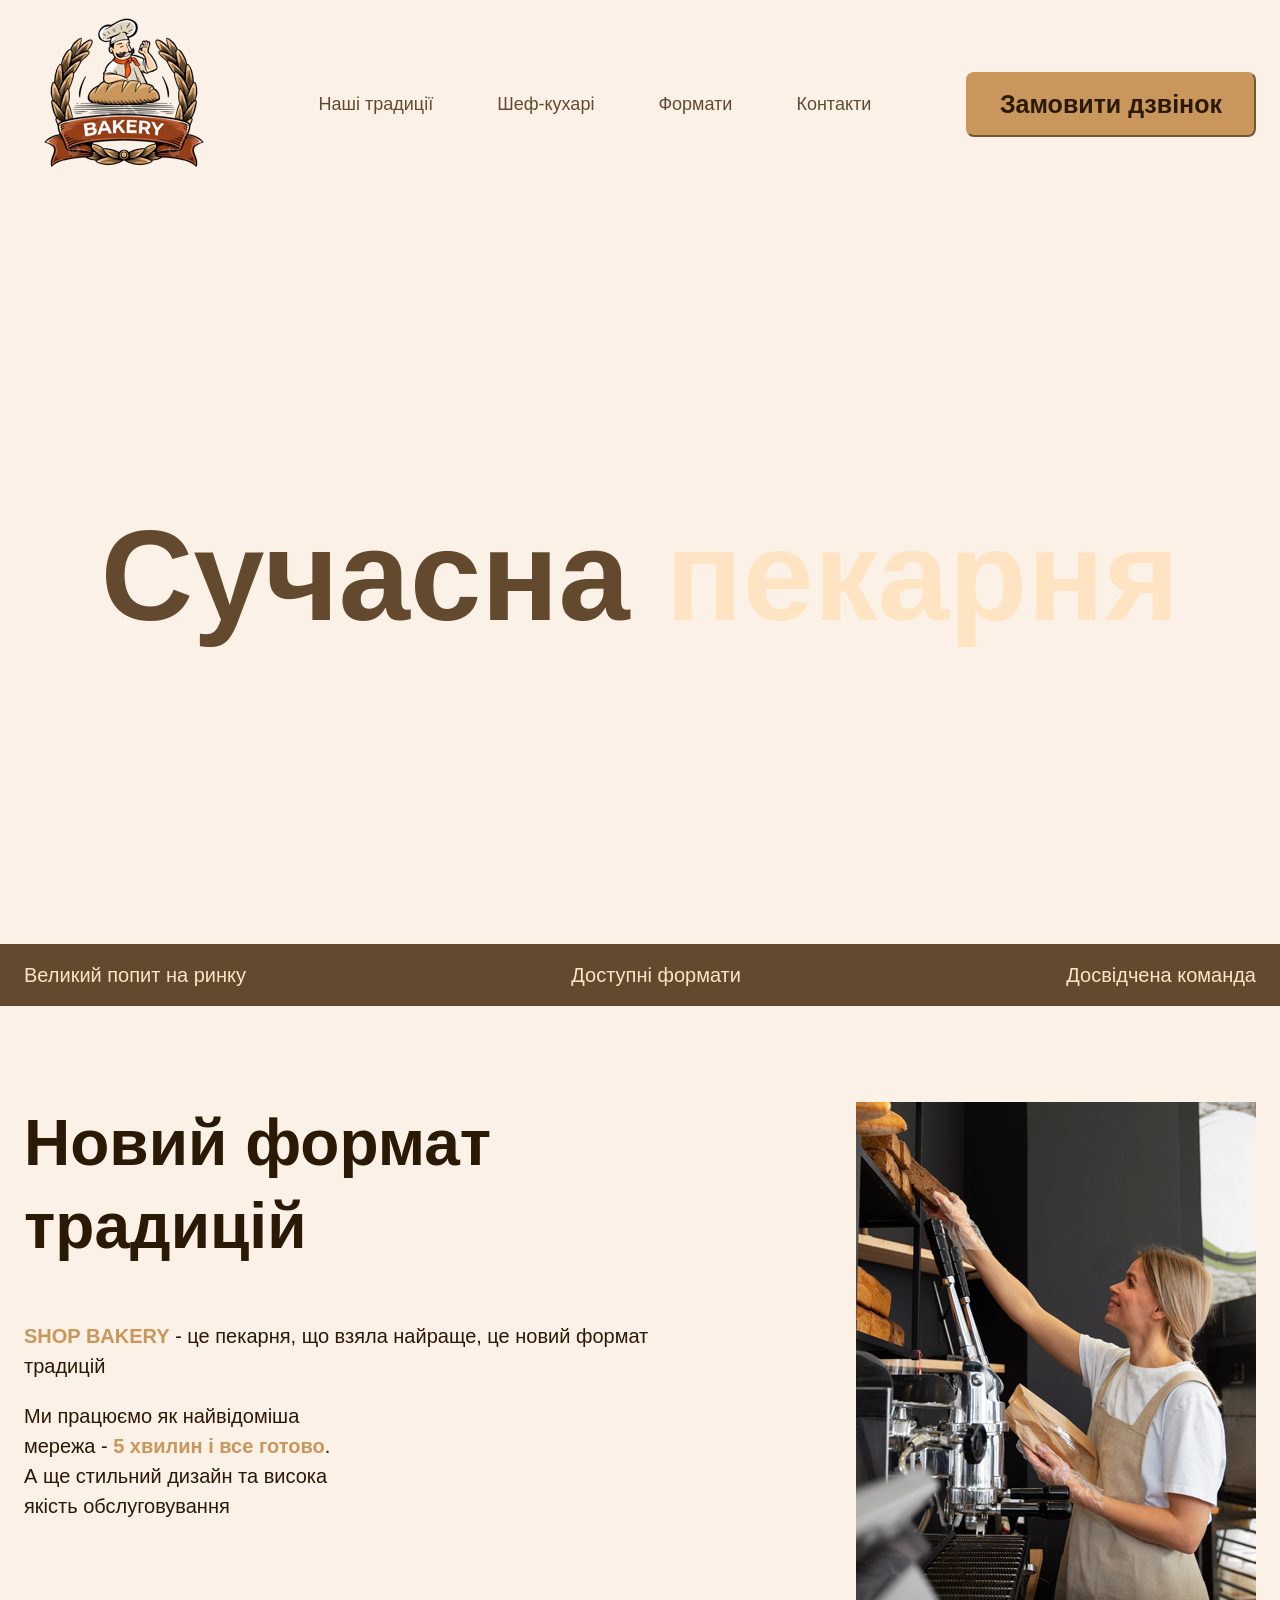
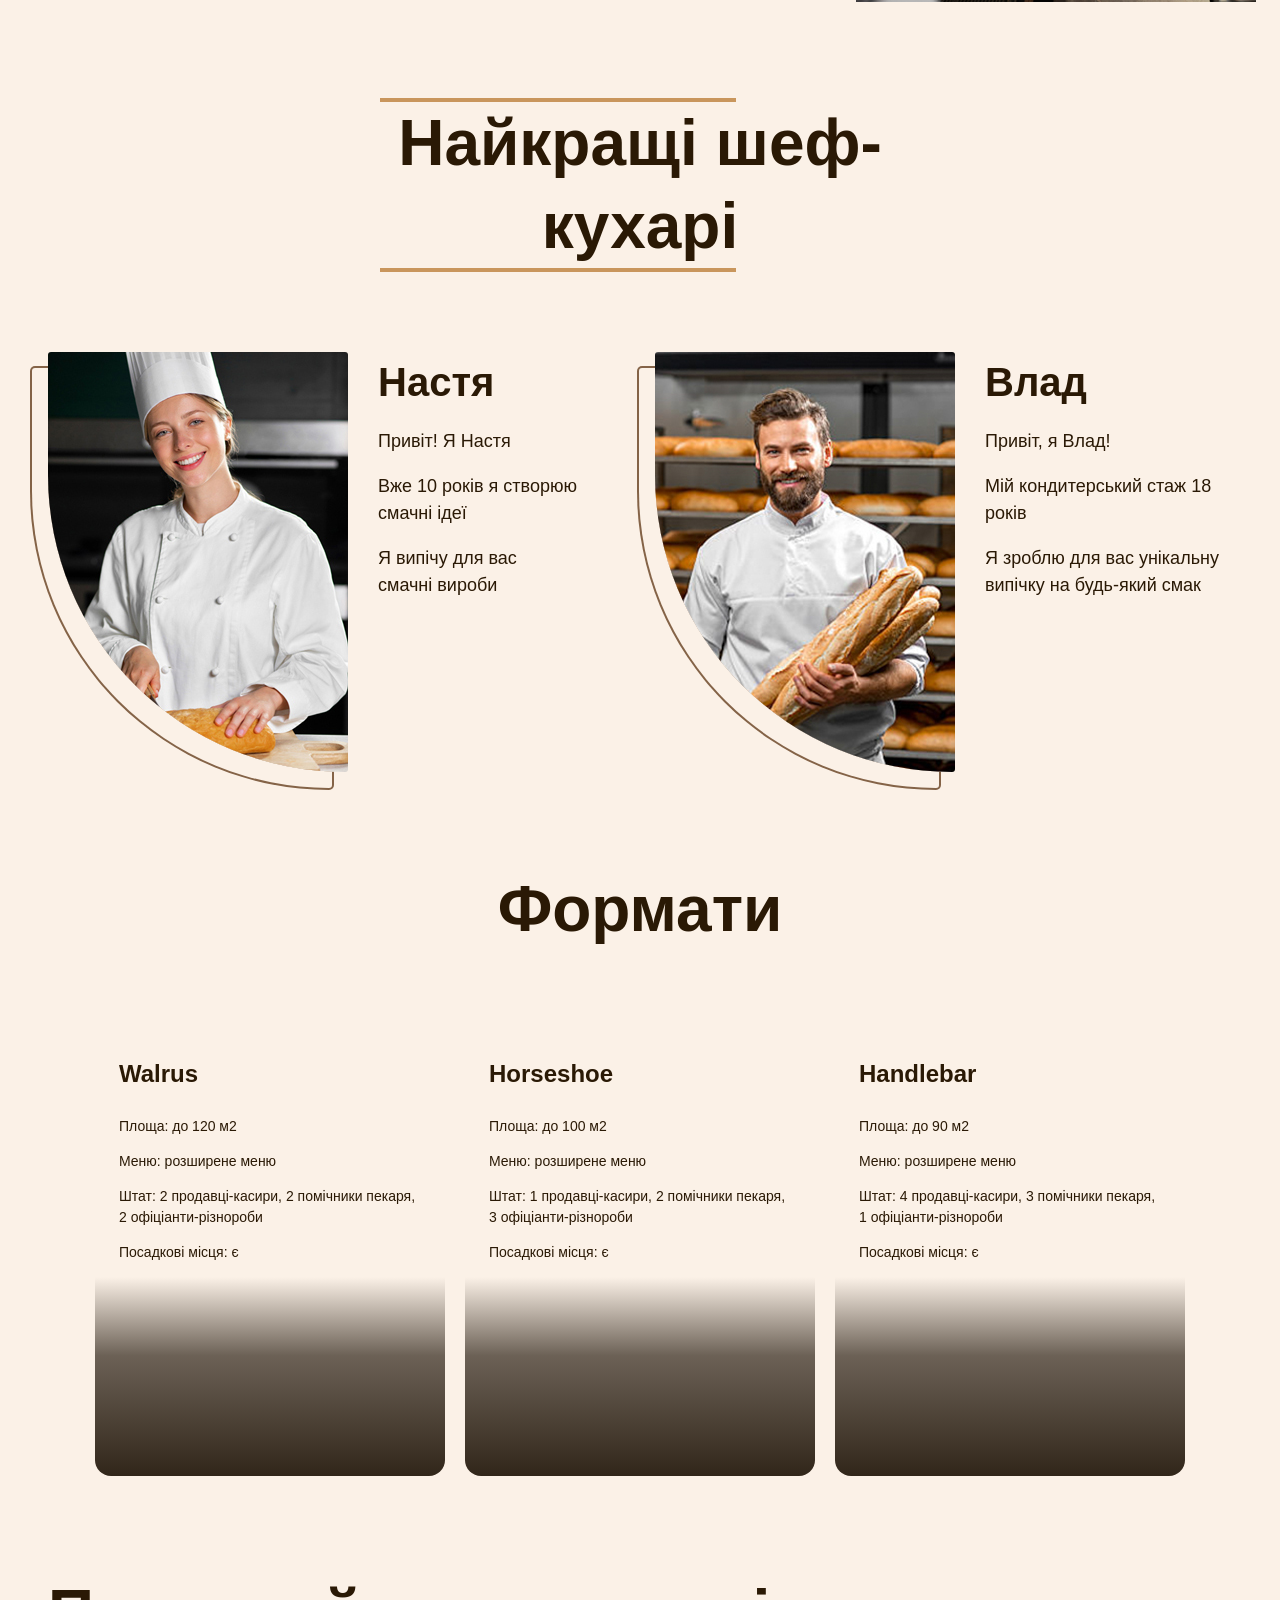
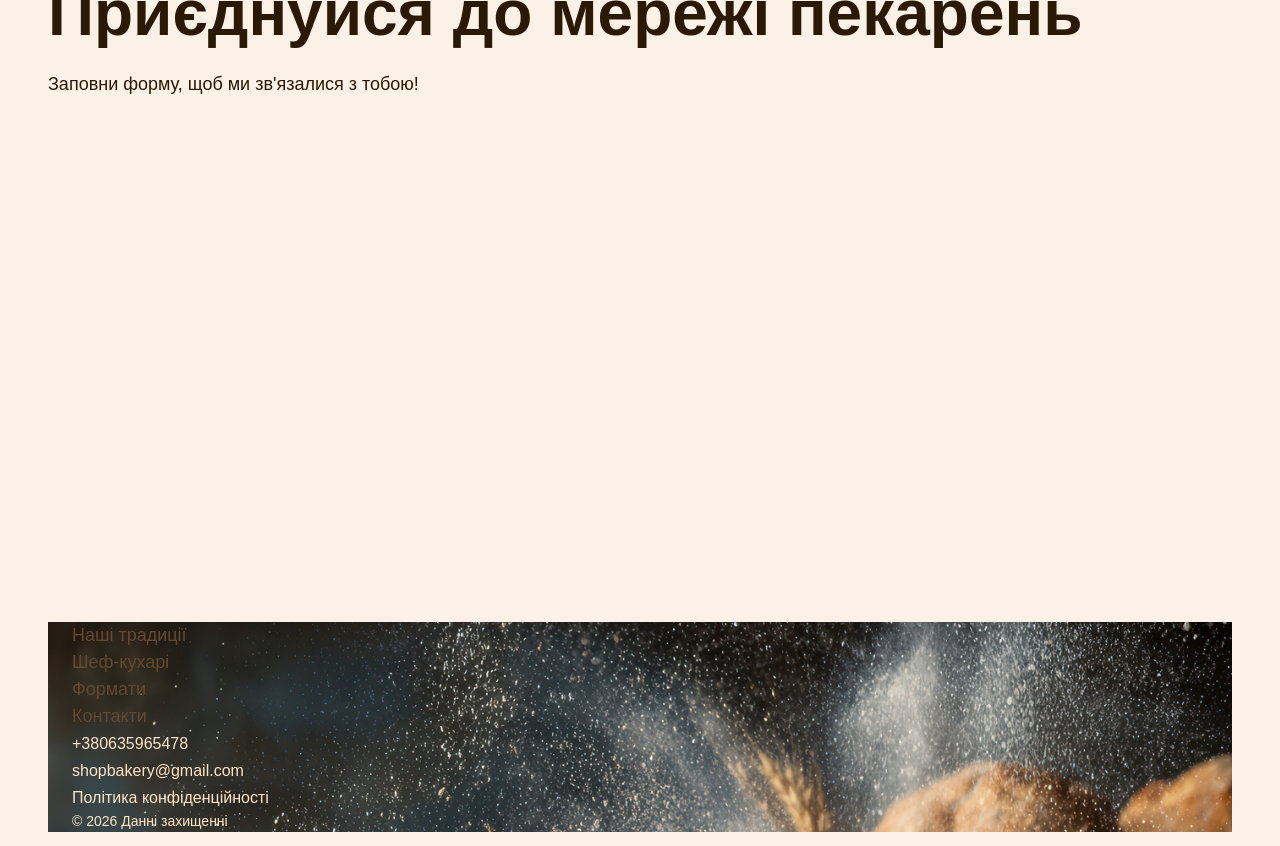
==== commit 84de0c0d: "опис змін" ====
--- a/index.html
+++ b/index.html
@@ -74,7 +74,7 @@
                   <img class="chef-photo" src="./images/nastya-chef.jpg" alt="Nastya chef">
                 <div>  <h3 class="chef-title">Настя</h3>
                   <p class="chef-text">Привіт! Я Настя</p>
-                  <p class="chef-text">Вже 10 рояків я створюю <br> смачні ідеї</p>
+                  <p class="chef-text">Вже 10 років я створюю <br> смачні ідеї</p>
                   <p class="chef-text">Я випічу для вас <br>смачні вироби</p>
                 </div>
                 </article>
@@ -188,10 +188,8 @@
                   </li>
                   <li>
                     <a
-                      class="link-adress"
-                      href="https://www.google.com/search? "
-                      target="_blank"
-                      >Україна, місто Київ</a
+                   <iframe src="https://www.google.com/maps/embed?pb=!1m18!1m12!1m3!1d1301261.3014481487!2d28.271432269162595!3d50.43130280000001!2m3!1f0!2f0!3f0!3m2!1i1024!2i768!4f13.1!3m3!1m2!1s0x40d4cf000b7bee55%3A0xd921159aa8bd5e70!2sBakery!5e0!3m2!1sru!2sua!4v1782593079857!5m2!1sru!2sua" width="600" height="450" style="border:0;" allowfullscreen="" loading="lazy" referrerpolicy="strict-origin-when-cross-origin"></iframe>
+                   </a
                     >
                   </li>
                   <li>
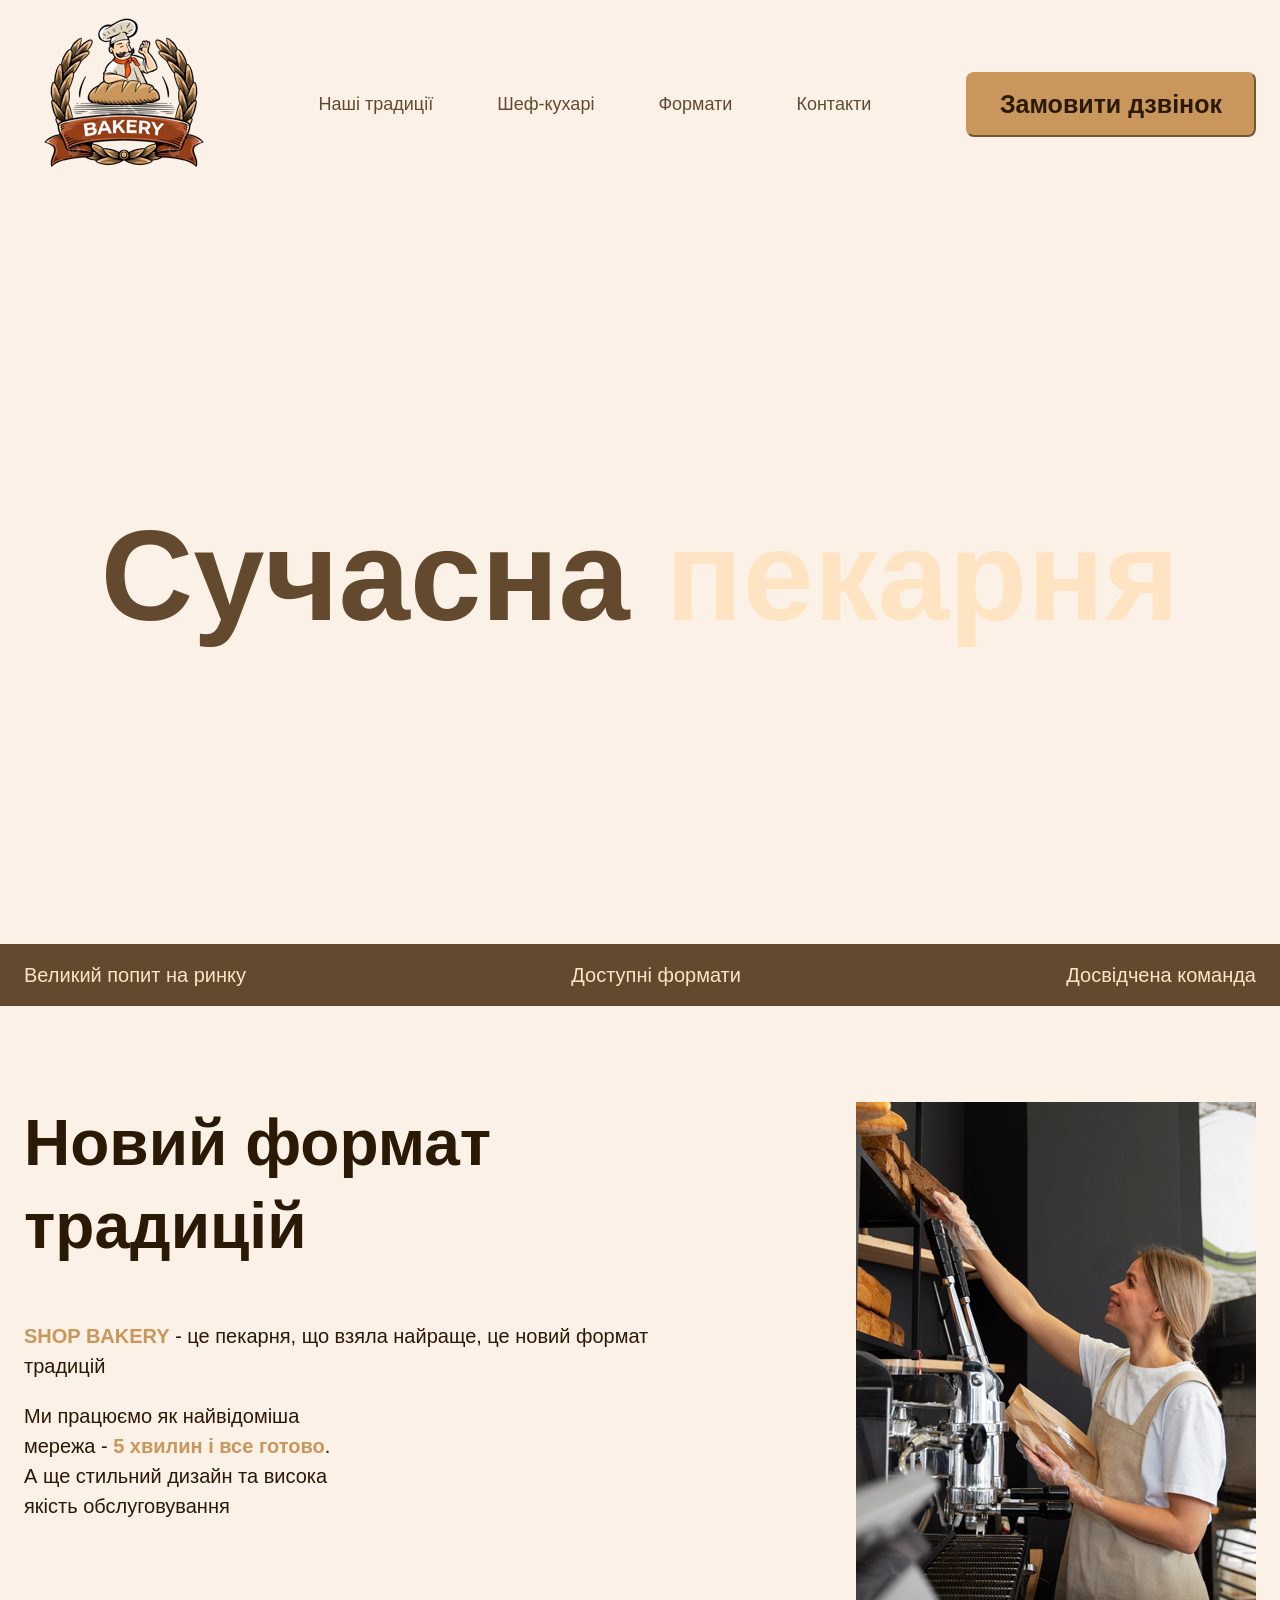
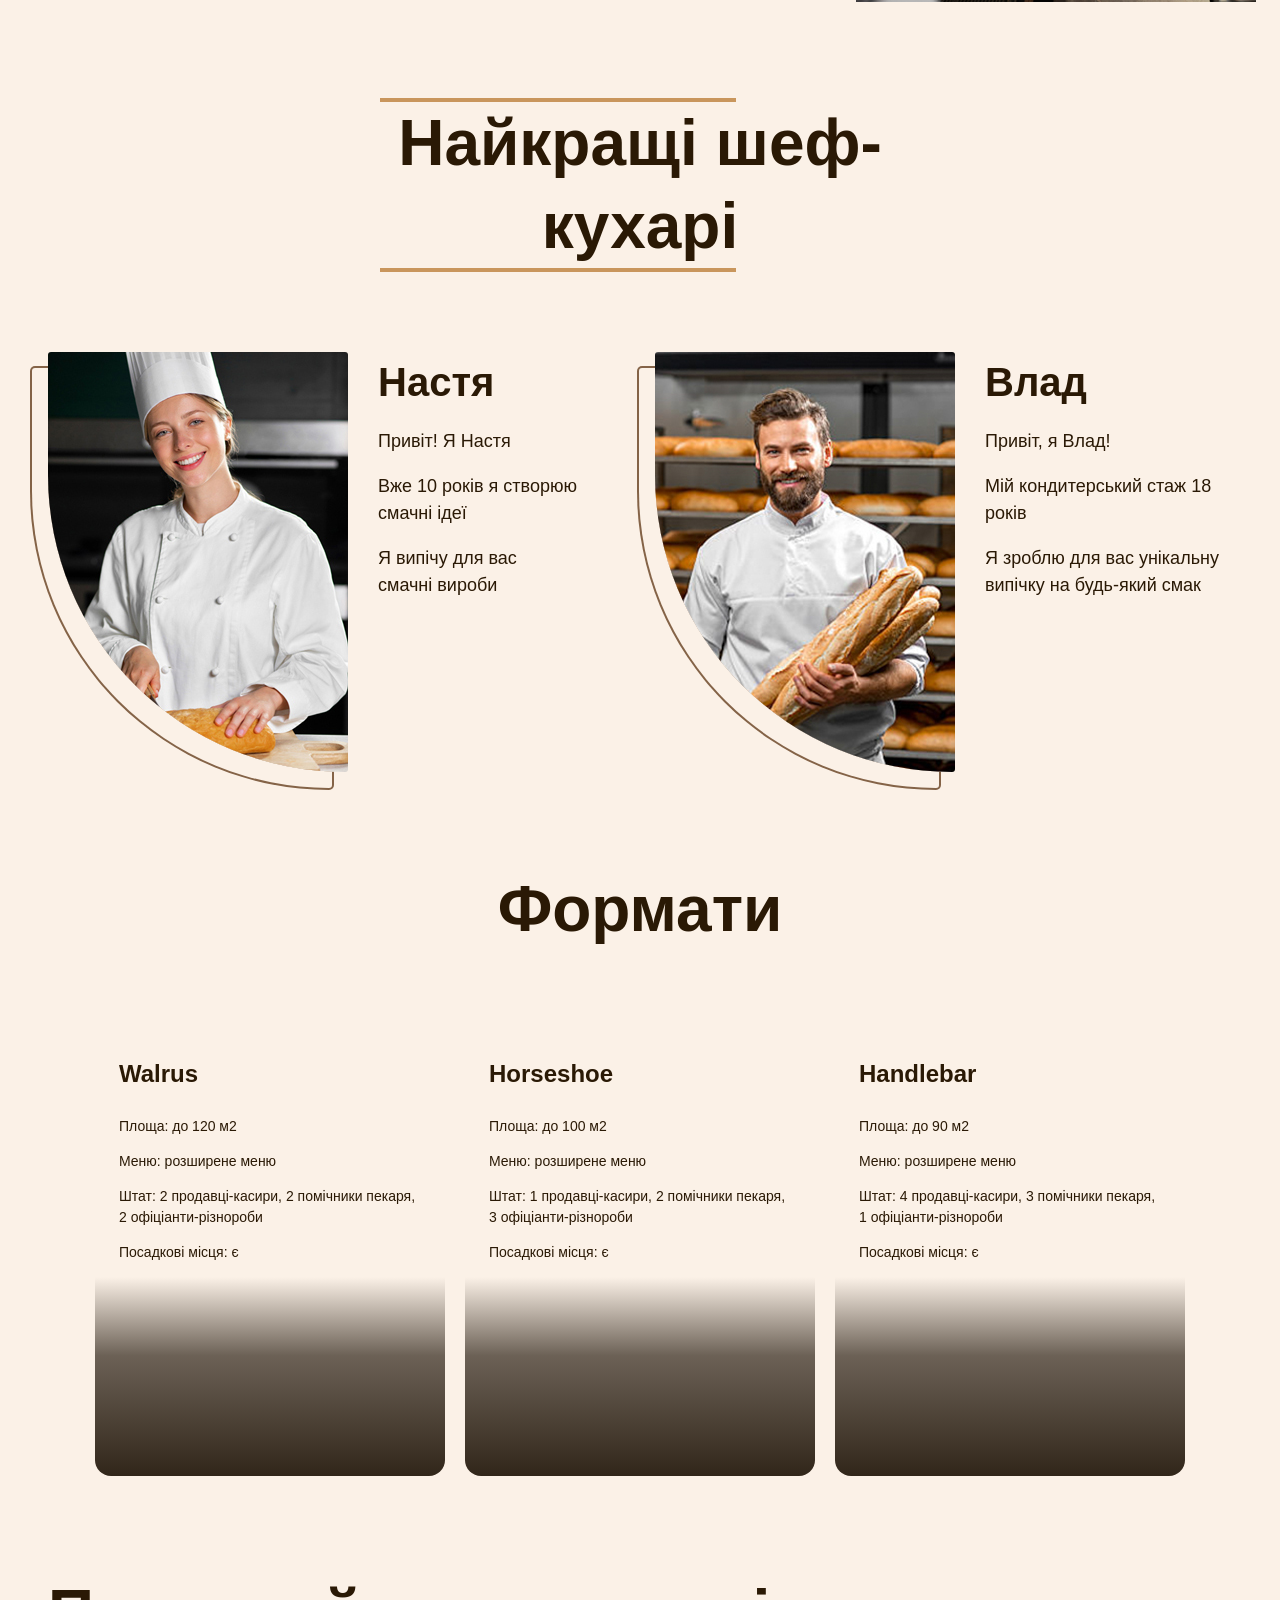
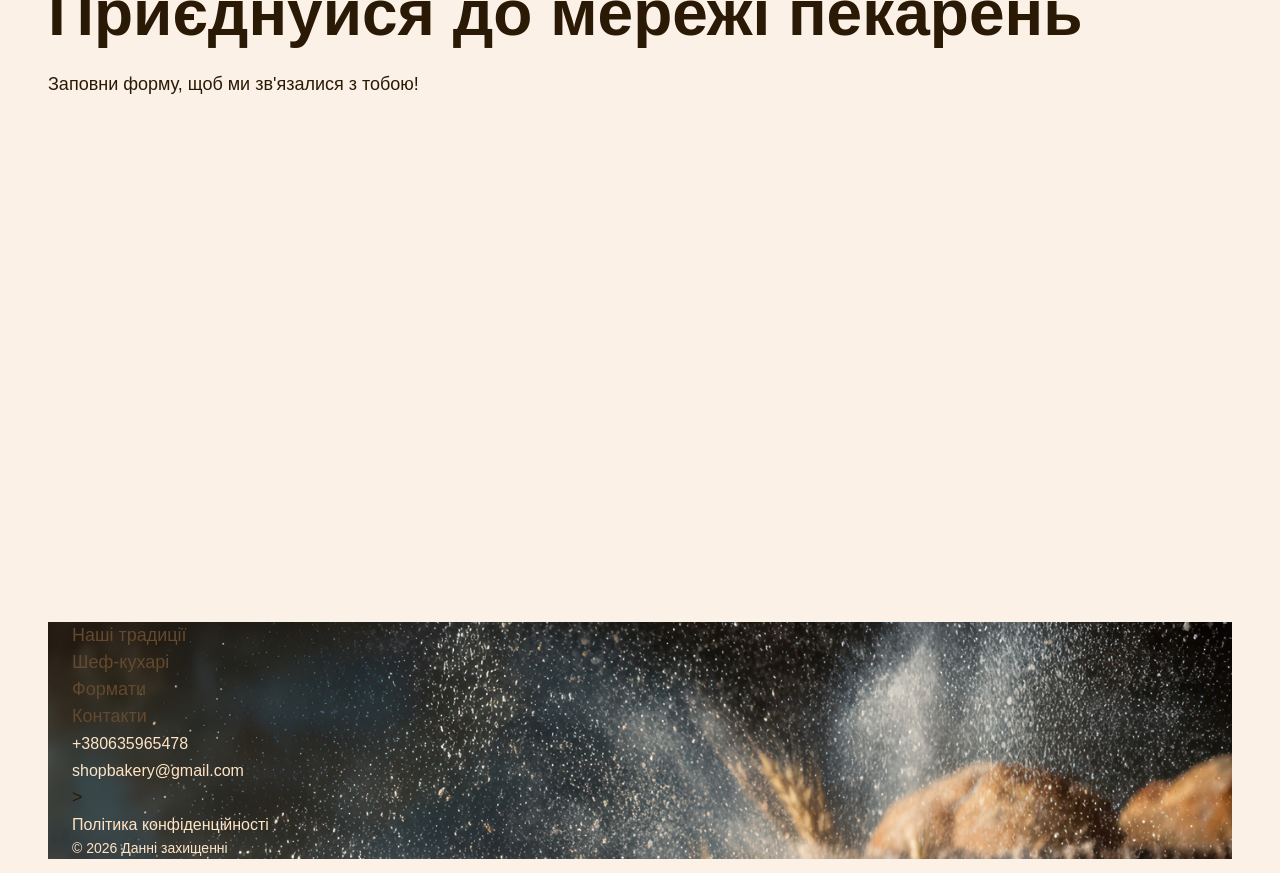
==== commit 09c21016: "опис змін" ====
--- a/index.html
+++ b/index.html
@@ -188,8 +188,7 @@
                   </li>
                   <li>
                     <a
-                   <iframe src="https://www.google.com/maps/embed?pb=!1m18!1m12!1m3!1d1301261.3014481487!2d28.271432269162595!3d50.43130280000001!2m3!1f0!2f0!3f0!3m2!1i1024!2i768!4f13.1!3m3!1m2!1s0x40d4cf000b7bee55%3A0xd921159aa8bd5e70!2sBakery!5e0!3m2!1sru!2sua!4v1782593079857!5m2!1sru!2sua" width="600" height="450" style="border:0;" allowfullscreen="" loading="lazy" referrerpolicy="strict-origin-when-cross-origin"></iframe>
-                   </a
+                   <iframe src="https://www.google.com/maps/embed?pb=!1m18!1m12!1m3!1d1301261.3014481487!2d28.271432269162595!3d50.43130280000001!2m3!1f0!2f0!3f0!3m2!1i1024!2i768!4f13.1!3m3!1m2!1s0x40d4cf000b7bee55%3A0xd921159aa8bd5e70!2sBakery!5e0!3m2!1sru!2sua!4v1782593241061!5m2!1sru!2sua" width="600" height="450" style="border:0;" allowfullscreen="" loading="lazy" referrerpolicy="strict-origin-when-cross-origin"></iframe>
                     >
                   </li>
                   <li>
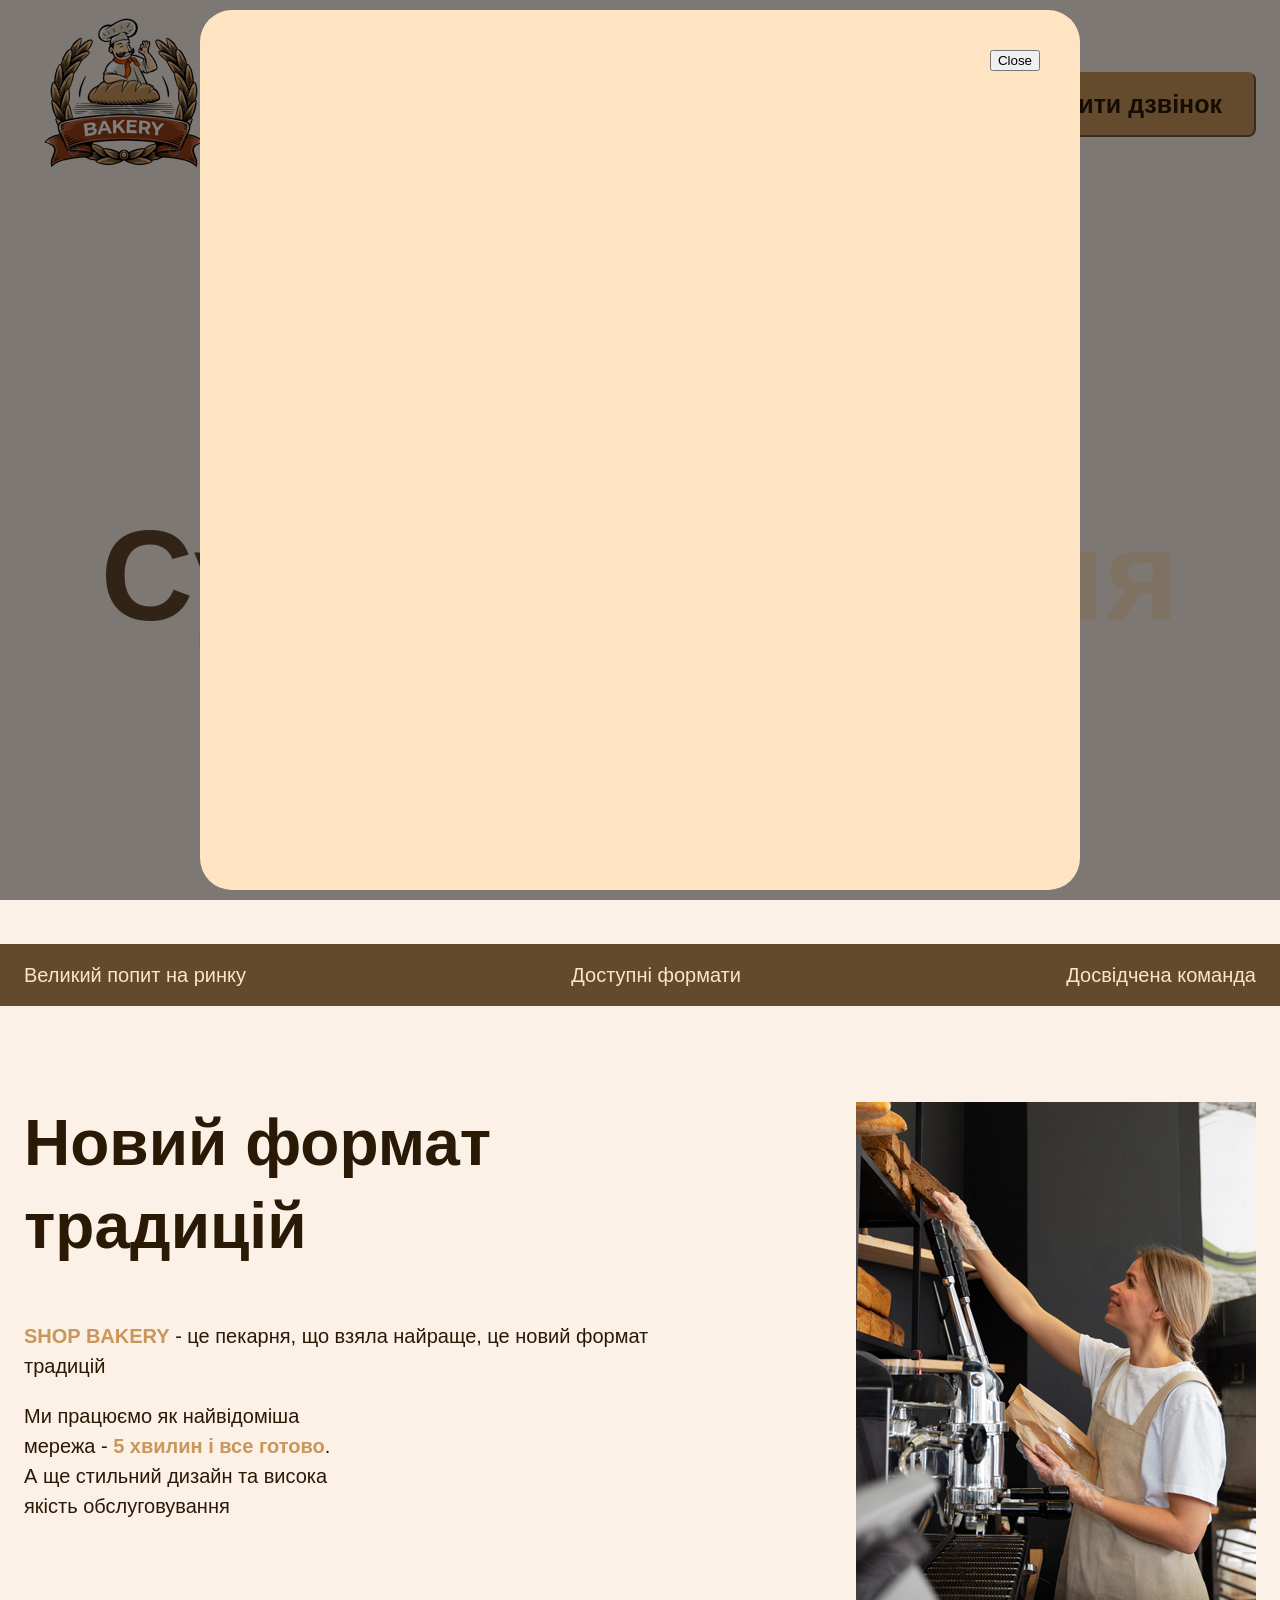
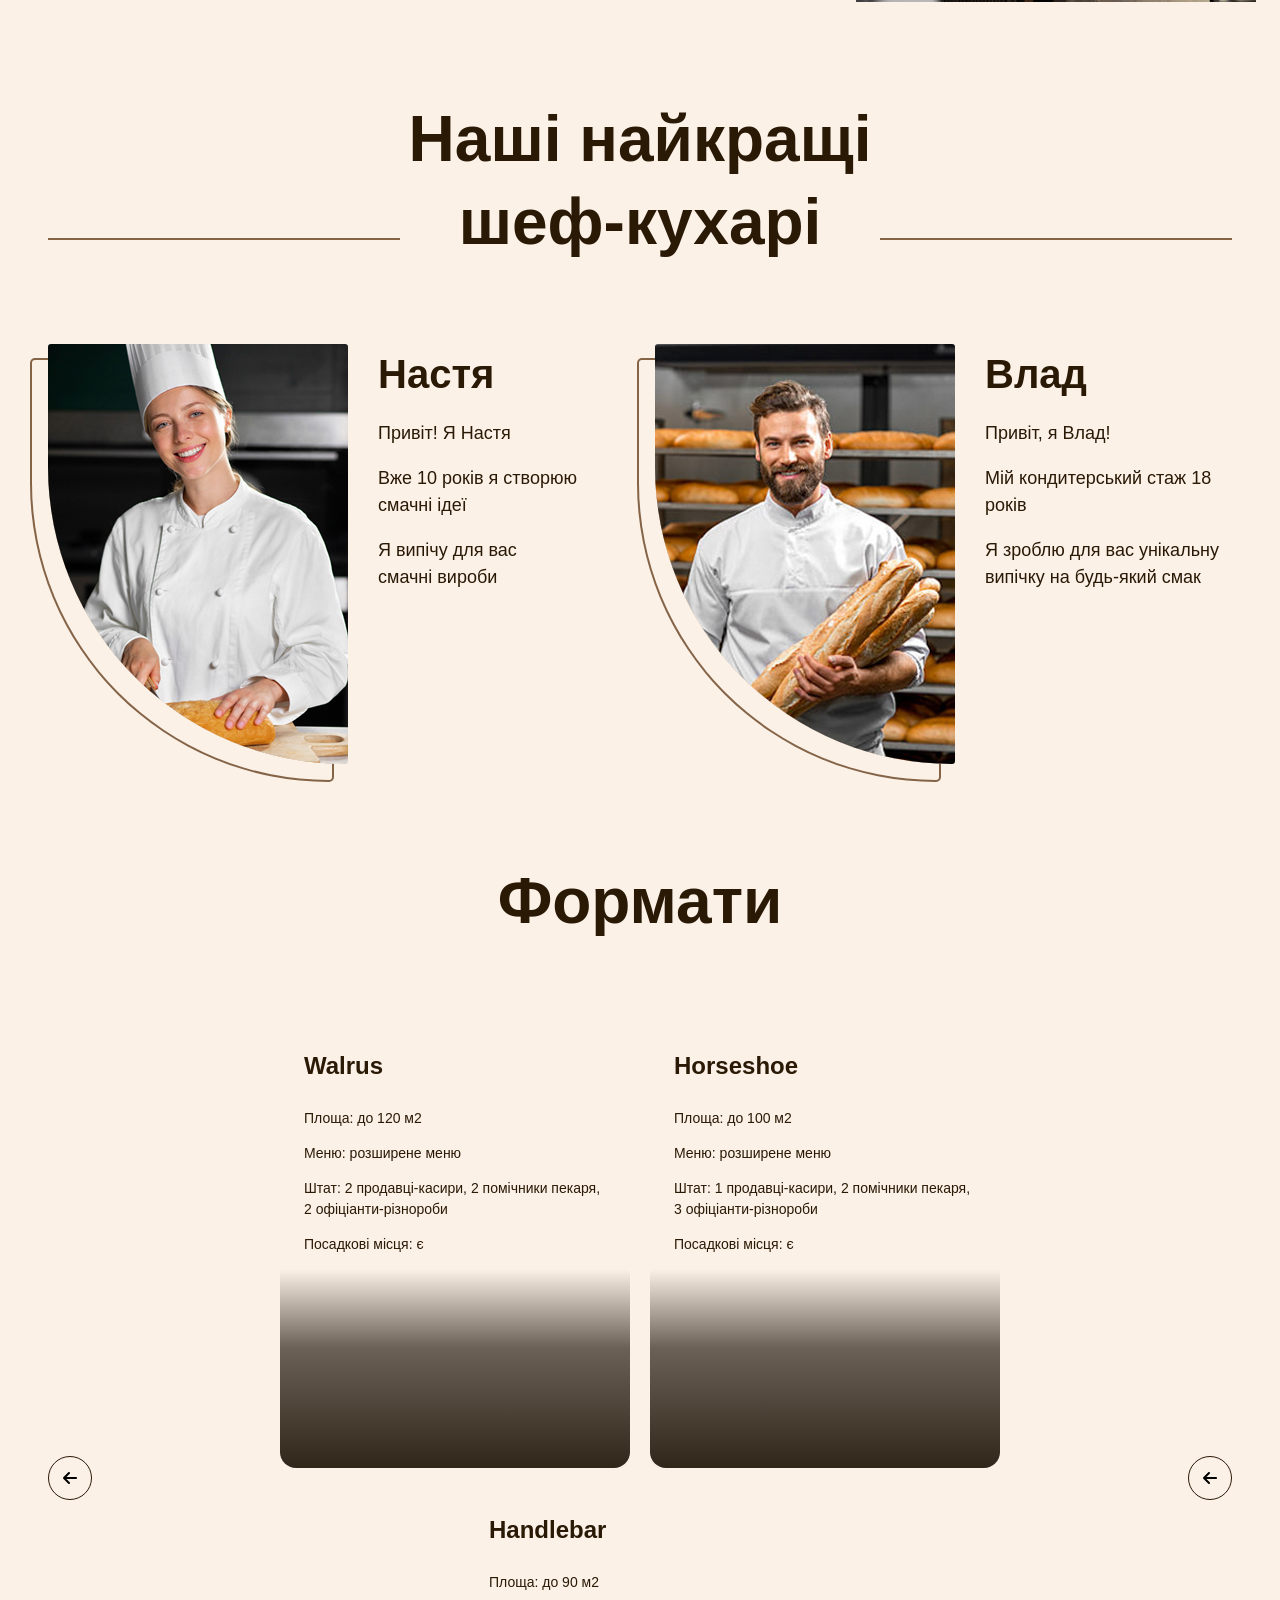
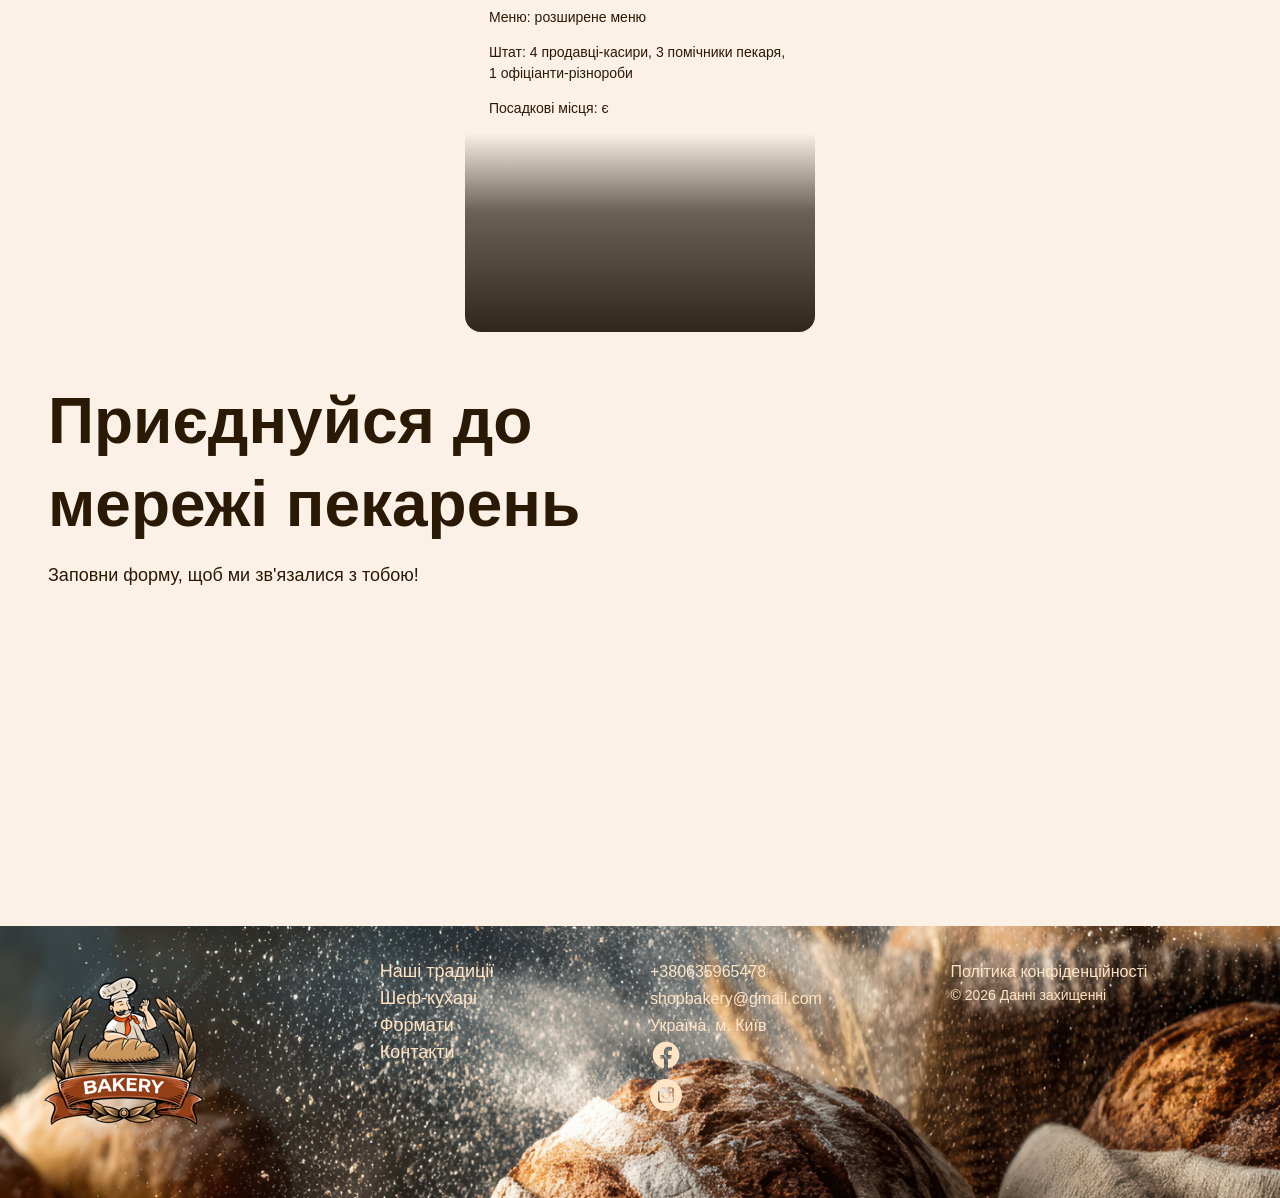
==== commit 502fc70a: "опис змін" ====
--- a/index.html
+++ b/index.html
@@ -21,7 +21,7 @@
               <li><a class="link" href="#contacts">Контакти</a></li>
             </ul>
           </nav>
-          <button class="button">Замовити дзвінок</button>
+          <button class="button modal-btn-open" type="button">Замовити дзвінок</button>
         </div>
       </div>
     </header>
@@ -66,23 +66,26 @@
         <section class="section" id="chef">
           <div class="container">
             <h2 class="chefs-title section-title center">
-              Найкращі <span class="accent">шеф-кухарі</span>
+              Наші найкращі <br><span class="accent">шеф-кухарі</span>
             </h2>
             <ul class="chefs-list">
               <li class="chefs-item">
                 <article class="chef-card">
                   <img class="chef-photo" src="./images/nastya-chef.jpg" alt="Nastya chef">
-                <div>  <h3 class="chef-title">Настя</h3>
-                  <p class="chef-text">Привіт! Я Настя</p>
-                  <p class="chef-text">Вже 10 років я створюю <br> смачні ідеї</p>
-                  <p class="chef-text">Я випічу для вас <br>смачні вироби</p>
+                <div>  
+                  <h3 class="chef-title">Настя</h3>
+                <div .class="chef-text"> 
+                  <p>Привіт! Я Настя</p>
+                  <p>Вже 10 років я створюю <br> смачні ідеї</p>
+                  <p>Я випічу для вас <br>смачні вироби</p>
+                </div>
                 </div>
                 </article>
               </li>
               <li class="chefs-item">
                 <article class="chef-card">
                   <img class="chef-photo" src="./images/vlad-chef.jpg" alt="Vlad chef">
-              <div>  
+                <div>  
                   <h3 class="chef-title">Влад</h3>
                   <p class="chef-text">Привіт, я Влад!</p>
                   <p class="chef-text">Мій кондитерський стаж 18 років</p>
@@ -96,7 +99,13 @@
         <section class="section" id="format">
           <div class="container">
             <h2 class="formats-title section-title center">Формати</h2>
-        <!-- <div class="formats-container">    <button class="carousel-button" type="button"></button> -->
+<div class="formats-container">
+           <button class="carousel-button" type="button">
+                <svg  width="16" height="16">
+                <use  href="./images/symbol-defs.svg#icon-arrow-left2">
+                </use>
+                </svg>
+          </button>
             <ul class="formats-list">
               <li class="formats-item">
                 <article class="format-card">
@@ -141,18 +150,28 @@
                 </article>
               </li>
             </ul>
-             <!-- <button class="carousel-button" type="button"></button></div>
-          </div> -->
+            <button class="carousel-button" type="button">
+                <svg  width="16" height="16">
+                <use  href="./images/symbol-defs.svg#icon-arrow-left2">
+                </use>
+                </svg>
+            </button>
+</div>
+            </div>
         </section>
         <div class="container">
-          <section class="section" id="contacts">
-            <h2 class="contacts-title section-title">
+          <section class="contacts-section" id="contacts">
+    <div class="contact-container">      
+       <div class="contact-form"> 
+        <h2 class="contacts-title section-title">
               Приєднуйся до мережі пекарень
             </h2>
             <p>Заповни форму, щоб ми зв'язалися з тобою!</p>
-
+            <!-- form -->
+          </div>
             <iframe
-              src="https://www.google.com/maps/embed?pb=!1m18!1m12!1m3!1d325517.3200276518!2d30.532690549999998!3d50.401898200000005!2m3!1f0!2f0!3f0!3m2!1i1024!2i768!4f13.1!3m3!1m2!1s0x40d4cf4ee15a4505%3A0x764931d2170146fe!2z0JrQuNC10LIsIDAyMDAw!5e0!3m2!1sru!2sua!4v1781022639692!5m2!1sru!2sua"
+            class="contact-map"
+              src="https://www.google.com/maps/embed?pb=!1m14!1m8!1m3!1d1301261.3014481491!2d28.2714323!3d50.4313028!3m2!1i1024!2i768!4f13.1!3m3!1m2!1s0x40d4cf000b7bee55%3A0xd921159aa8bd5e70!2sBakery!5e0!3m2!1sru!2sua!4v1782593465267!5m2!1sru!2sua"
               width="600"
               height="450"
               style="border: 0"
@@ -160,12 +179,19 @@
               loading="lazy"
               referrerpolicy="no-referrer-when-downgrade"
             ></iframe>
+    </div>
           </section>
-
+          </main>
           <footer class="footer">
             <div class="container">
-              <nav>
-                <ul>
+           <div class="footer-container">  
+             <nav class="footer-nav">
+                 <div class="footer-logo">
+                  <a href="./index.html">
+              <img src="./images/bakery logo.png" alt="Логотип" />
+            </a>
+                 </div>
+                <ul class="footer-menu">
                   <li>
                     <a class="link" href="#our-tradition">Наші традиції</a>
                   </li>
@@ -174,8 +200,8 @@
                   <li><a class="link" href="#contacts">Контакти</a></li>
                 </ul>
               </nav>
-              <address>
-                <ul>
+              <address class="footer-address">
+                <ul class="address-list">
                   <li>
                     <a class="link-adress" href="tel:+380635965478"
                       >+380635965478</a
@@ -183,34 +209,52 @@
                   </li>
                   <li>
                     <a class="link-adress" href="mailto:shopbakery@gmail.com"
-                      >shopbakery@gmail.com</a
-                    >
+                      >shopbakery@gmail.com</a>
                   </li>
                   <li>
                     <a
-                   <iframe src="https://www.google.com/maps/embed?pb=!1m18!1m12!1m3!1d1301261.3014481487!2d28.271432269162595!3d50.43130280000001!2m3!1f0!2f0!3f0!3m2!1i1024!2i768!4f13.1!3m3!1m2!1s0x40d4cf000b7bee55%3A0xd921159aa8bd5e70!2sBakery!5e0!3m2!1sru!2sua!4v1782593241061!5m2!1sru!2sua" width="600" height="450" style="border:0;" allowfullscreen="" loading="lazy" referrerpolicy="strict-origin-when-cross-origin"></iframe>
-                    >
+                  class="link-adress"
+                  href="https://www.google.com/maps/embed?pb=!1m14!1m8!1m3!1d1301261.3014481491!2d28.2714323!3d50.4313028!3m2!1i1024!2i768!4f13.1!3m3!1m2!1s0x40d4cf000b7bee55%3A0xd921159aa8bd5e70!2sBakery!5e0!3m2!1sru!2sua!4v1782593465267!5m2!1sru!2sua"
+                  target="_blank"
+                       >
+                    Україна, м. Київ
+                    </a>
                   </li>
                   <li>
                     <a href="#">
-                      <!-- facebook icon -->
+                <svg class="adress-icon" width="32" height="32">
+                <use  href="./images/symbol-defs.svg#icon-facebook">
+                </use>
+                </svg>
                     </a>
                   </li>
                   <li>
                     <a href="#">
-                      <!-- instagram icon -->
+                    <svg class="adress-icon" width="32" height="32">
+                <use  href="./images/symbol-defs.svg#icon-instagram">
+                </use>
+                </svg>
                     </a>
                   </li>
                 </ul>
-                <a class="link-adress" href="#" target="_blank"
+          <div class="adress-info">              
+               <a class="link-adress" href="#" target="_blank"
                   >Політика конфіденційності</a
                 >
                 <p class="adress-copyright">&copy; 2026 Данні захищенні</p>
+              </div>
               </address>
+            </div>
             </div>
           </footer>
         </div>
       </div>
     </main>
+  <div class="backdrop"> 
+     <div class="modal">
+      <button class="modal-btn-close" type="button">Close</button>
+     </div>
+</div>
+<script src="./modal.js"></script>
   </body>
 </html>
--- a/css/styles.css
+++ b/css/styles.css
@@ -50,7 +50,9 @@
 }
 /* base */
 
-* {
+*,
+*::after,
+*::before {
   box-sizing: border-box;
 }
 
@@ -63,6 +65,11 @@
 p {
   margin-top: 0px;
 }
+
+a {
+  display: inline-block;
+}
+
 body {
   color: var(--color-primary-dark);
   background-color: var(--color-background);
@@ -252,12 +259,21 @@
 
 .chefs-list {
   display: flex;
+  gap: 40px 30px;
+  flex-wrap: wrap;
+}
+
+.chef-card {
+  display: flex;
   gap: 30px;
 }
 
-.chef-card {
-  display: flex;
-  gap: 30px;
+.chef-text p {
+  margin-bottom: 24px;
+}
+
+.chef-text p:last-child {
+  margin-bottom: 0;
 }
 
 .chefs-item {
@@ -271,18 +287,28 @@
 }
 
 .chefs-title {
-  max-width: 520px;
+  position: relative;
+
   margin: 0 auto 80px;
 }
 
 .chefs-title::before,
 .chefs-title::after {
+  position: absolute;
+  bottom: 24px;
   display: block;
   width: 352px;
-  border: 2px solid var(--color-button);
+  border: 1px solid var(--color-secondary-dark);
   content: '';
 }
 
+.chefs-title::before {
+  left: 0px;
+}
+
+.chefs-title::after {
+  right: 0px;
+}
 .chef-photo {
   border-radius: 4px 4px 4px 400px;
   box-shadow:
@@ -295,6 +321,7 @@
 .formats-container {
   display: flex;
   gap: 32px;
+  align-items: center;
 }
 .format-title {
   font-size: 24px;
@@ -333,38 +360,86 @@
   flex-basis: calc(100%-40px / 3);
 }
 
-/* .carousel-button {
+.carousel-button {
   display: flex;
   align-items: center;
   justify-content: center;
-  flex-shrink: 0;
+  cursor: pointer;
   width: 44px;
   height: 44px;
-  padding: 0;
-  fill: var(--color-primary-dark);
-  background-color: transparent;
+  flex-shrink: 0;
   border-radius: 50%;
   border: 1px solid var(--color-primary-dark);
-  cursor: pointer;
+  padding: 0;
+  background-color: transparent;
 }
 
 .carousel-button:hover {
   background-color: var(--color-primary-dark);
   fill: var(--color-primary-light);
-} */
-
+}
+
+.carousel-button:hover .formats-icon {
+  fill: var(--color-primary-light);
+}
 /* contacts section */
-
+.contacts-section {
+  padding-bottom: 96px;
+}
 .contacts-title {
   margin-bottom: 16px;
 }
 
+.contact-container {
+  display: flex;
+  gap: 32px;
+}
+
+.contact-map {
+  flex-shrink: 0;
+  border: 0;
+  border-radius: 16px;
+}
 /* footer */
+
+.footer-container {
+  display: flex;
+  gap: 20px;
+}
+
+.footer-logo,
+.footer-menu {
+  flex-grow: 1;
+}
+
+.address-list,
+.adress-info {
+  flex-grow: 1;
+}
+
+.footer-nav {
+  flex-basis: 50%;
+  display: flex;
+  gap: 20px;
+}
+
+.footer-nav .link {
+  color: var(--color-primary-light);
+}
+
+.footer-address {
+  display: flex;
+  flex-basis: 50%;
+  gap: 20px;
+}
+
 .footer {
+  position: relative;
   background-image: url('../images/footer-background.jpg');
-  background-position: center-top;
+  background-position: center;
   background-size: cover;
   background-repeat: no-repeat;
+  padding: 32px 0;
 }
 
 .link-adress {
@@ -374,6 +449,10 @@
   font-weight: 300;
 }
 
+.adress-icon {
+  fill: var(--color-primary-light);
+}
+
 .link-adress:hover {
   color: var(--color-primary-light);
   text-decoration: none;
@@ -383,3 +462,34 @@
   font-size: 14px;
   color: var(--color-primary-light);
 }
+
+/* modal */
+.backdrop {
+  position: fixed;
+  top: 0;
+  left: 0;
+  right: 0;
+  bottom: 0;
+  background-color: rgba(0, 0, 0, 0.5);
+  display: flex;
+  align-items: center;
+  justify-content: center;
+}
+
+.modal {
+  position: relative;
+  width: 880px;
+  height: 880px;
+  background-color: var(--color-primary-light);
+  border-radius: 32px;
+}
+
+.backdrop.is-hidden {
+  display: none;
+}
+
+.modal-btn-close {
+  position: absolute;
+  top: 40px;
+  right: 40px;
+}
